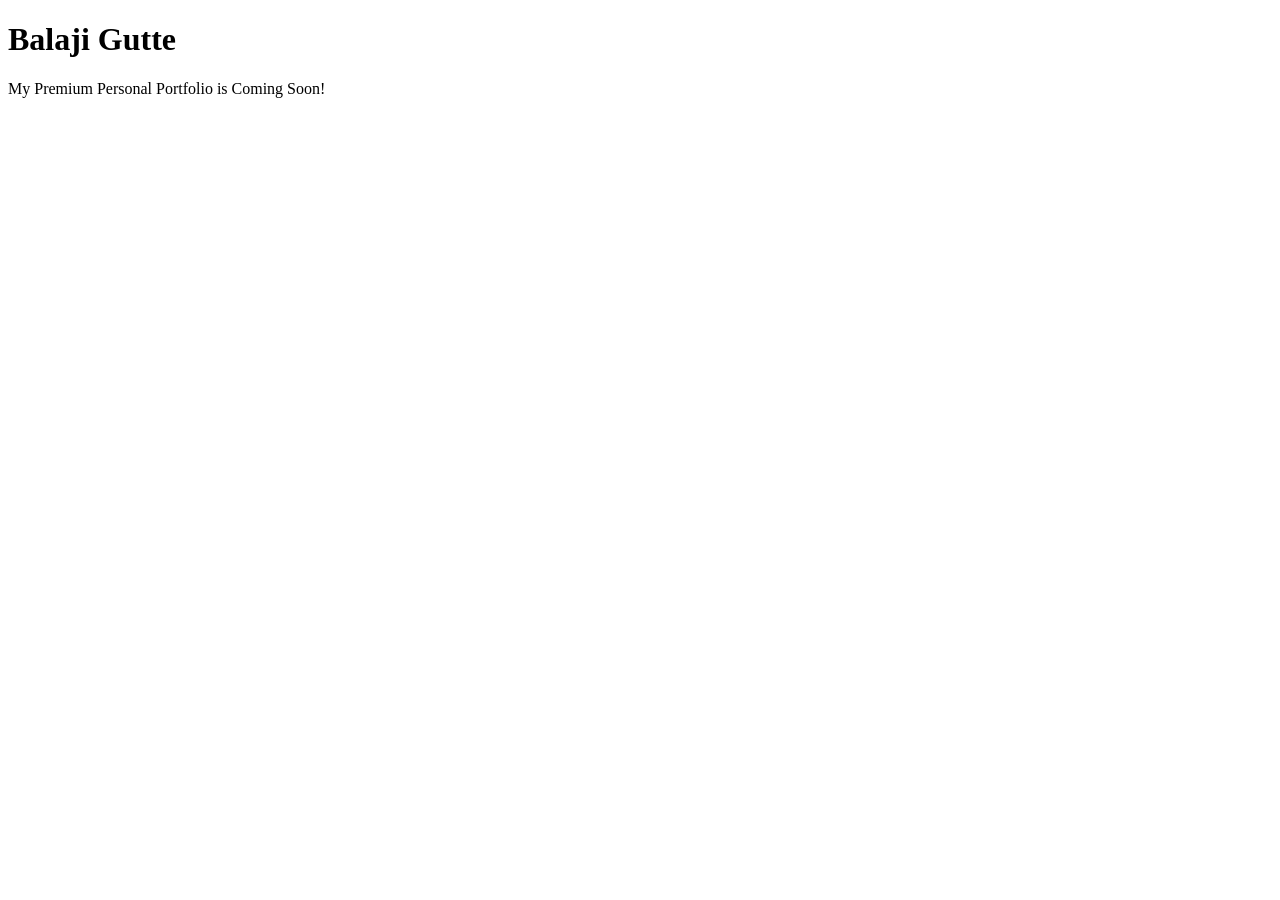
==== index.html @ b91ec846 "file add" ====
<!DOCTYPE html>
<html lang="en">
<head>
    <meta charset="UTF-8">
    <meta name="viewport" content="width=device-width, initial-scale=1.0">
    <title>Balaji Gutte | Portfolio</title>
</head>
<body>
    <h1>Balaji Gutte</h1>
    <p>My Premium Personal Portfolio is Coming Soon!</p>
</body>
</html>
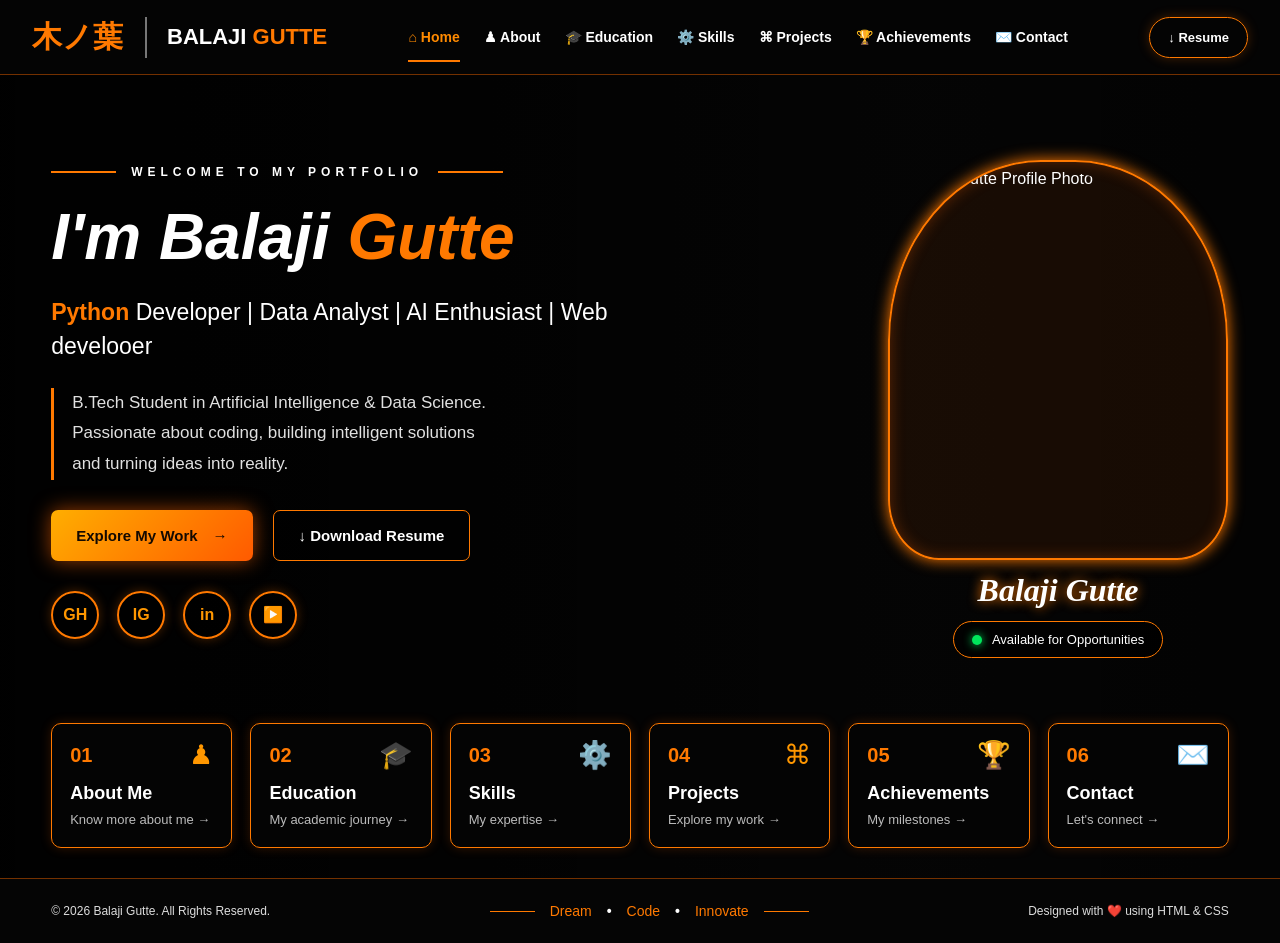
==== commit c9f7ff48: "new file" ====
--- a/index.html
+++ b/index.html
@@ -3,10 +3,195 @@
 <head>
     <meta charset="UTF-8">
     <meta name="viewport" content="width=device-width, initial-scale=1.0">
+
     <title>Balaji Gutte | Portfolio</title>
+
+    <link rel="stylesheet" href="style.css">
 </head>
 <body>
-    <h1>Balaji Gutte</h1>
-    <p>My Premium Personal Portfolio is Coming Soon!</p>
+
+    <!-- NAVBAR -->
+    <header class="navbar">
+
+        <a href="index.html" class="brand">
+            <span class="leaf-logo">木ノ葉</span>
+            <span>BALAJI <b>GUTTE</b></span>
+        </a>
+
+        <nav>
+            <ul class="nav-links">
+                <li><a href="index.html" class="active">⌂ Home</a></li>
+                <li><a href="about.html">♟ About</a></li>
+                <li><a href="education.html">🎓 Education</a></li>
+                <li><a href="skills.html">⚙️ Skills</a></li>
+                <li><a href="projects.html">⌘ Projects</a></li>
+                <li><a href="achievements.html">🏆 Achievements</a></li>
+                <li><a href="contact.html">✉️ Contact</a></li>
+            </ul>
+        </nav>
+
+        <a href="assets/resume.pdf" class="resume-btn" download>
+            ↓ Resume
+        </a>
+
+    </header>
+
+    <!-- HERO SECTION -->
+    <main>
+
+        <section class="hero">
+
+            <div class="hero-overlay"></div>
+
+            <div class="hero-content">
+
+                <div class="welcome">
+                    <span></span>
+                    WELCOME TO MY PORTFOLIO
+                    <span></span>
+                </div>
+
+                <h1>
+                    I'm Balaji
+                    <span>Gutte</span>
+                </h1>
+
+                <h2>
+                    <strong>Python</strong> Developer |
+                    Data Analyst | AI Enthusiast | Web develooer
+                </h2>
+
+                <p class="description">
+                    B.Tech Student in Artificial Intelligence & Data Science.
+                    <br>
+                    Passionate about coding, building intelligent solutions
+                    <br>
+                    and turning ideas into reality.
+                </p>
+
+                <div class="hero-buttons">
+
+                    <a href="projects.html" class="primary-btn">
+                        Explore My Work <span>→</span>
+                    </a>
+
+                    <a href="assets/resume.pdf"
+                       class="secondary-btn" download>
+                        ↓ Download Resume
+                    </a>
+
+                </div>
+
+                <!-- SOCIAL LINKS -->
+                <div class="social-links">
+
+                    <a href="https://github.com/balaji-ai2006"
+                       target="_blank" aria-label="GitHub">GH</a>
+
+                    <a href="#" aria-label="Instagram">IG</a>
+
+                    <a href="#" aria-label="LinkedIn">in</a>
+
+                    <a href="#" aria-label="YouTube">▶️</a>
+
+                </div>
+
+            </div>
+
+            <!-- PROFILE -->
+            <div class="profile-area">
+
+                <div class="profile-frame">
+                    <img src="assets/profile.jpg"
+                         alt="Balaji Gutte Profile Photo">
+                </div>
+
+                <h2 class="signature">Balaji Gutte</h2>
+
+                <div class="availability">
+                    <span class="green-dot"></span>
+                    Available for Opportunities
+                </div>
+
+            </div>
+
+            <!-- QUICK NAVIGATION CARDS -->
+            <div class="quick-cards">
+
+                <a href="about.html" class="quick-card">
+                    <div class="card-top">
+                        <span>01</span>
+                        <span class="card-icon">♟</span>
+                    </div>
+                    <h3>About Me</h3>
+                    <p>Know more about me →</p>
+                </a>
+
+                <a href="education.html" class="quick-card">
+                    <div class="card-top">
+                        <span>02</span>
+                        <span class="card-icon">🎓</span>
+                    </div>
+                    <h3>Education</h3>
+                    <p>My academic journey →</p>
+                </a>
+
+                <a href="skills.html" class="quick-card">
+                    <div class="card-top">
+                        <span>03</span>
+                        <span class="card-icon">⚙️</span>
+                    </div>
+                    <h3>Skills</h3>
+                    <p>My expertise →</p>
+                </a>
+
+                <a href="projects.html" class="quick-card">
+                    <div class="card-top">
+                        <span>04</span>
+                        <span class="card-icon">⌘</span>
+                    </div>
+                    <h3>Projects</h3>
+                    <p>Explore my work →</p>
+                </a>
+
+                <a href="achievements.html" class="quick-card">
+                    <div class="card-top">
+                        <span>05</span>
+                        <span class="card-icon">🏆</span>
+                    </div>
+                    <h3>Achievements</h3>
+                    <p>My milestones →</p>
+                </a>
+
+                <a href="contact.html" class="quick-card">
+                    <div class="card-top">
+                        <span>06</span>
+                        <span class="card-icon">✉️</span>
+                    </div>
+                    <h3>Contact</h3>
+                    <p>Let's connect →</p>
+                </a>
+
+            </div>
+
+        </section>
+
+    </main>
+
+    <!-- FOOTER -->
+    <footer class="footer">
+
+        <p>© 2026 Balaji Gutte. All Rights Reserved.</p>
+
+        <div class="footer-center">
+            <span></span>
+            Dream <b>•</b> Code <b>•</b> Innovate
+            <span></span>
+        </div>
+
+        <p>Designed with ❤️ using HTML & CSS</p>
+
+    </footer>
+
 </body>
-</html>
+</html>
--- a/style.css
+++ b/style.css
@@ -0,0 +1,576 @@
+/* =========================
+   GLOBAL SETTINGS
+========================= */
+
+* {
+    margin: 0;
+    padding: 0;
+    box-sizing: border-box;
+}
+
+html {
+    scroll-behavior: smooth;
+}
+
+body {
+    background: #050505;
+    color: #fff;
+    font-family: Arial, Helvetica, sans-serif;
+    overflow-x: hidden;
+}
+
+a {
+    text-decoration: none;
+    color: inherit;
+}
+
+/* =========================
+   NAVIGATION BAR
+========================= */
+
+.navbar {
+    width: 100%;
+    min-height: 75px;
+    padding: 12px 2.5%;
+    display: flex;
+    align-items: center;
+    justify-content: space-between;
+    gap: 20px;
+    background: rgba(5, 5, 5, 0.96);
+    border-bottom: 1px solid #733000;
+    position: relative;
+    z-index: 10;
+}
+
+.brand {
+    display: flex;
+    align-items: center;
+    gap: 20px;
+    font-size: 22px;
+    font-weight: bold;
+    white-space: nowrap;
+}
+
+.brand b {
+    color: #ff7900;
+}
+
+.leaf-logo {
+    font-size: 30px;
+    color: #ff7900;
+    border-right: 2px solid #777;
+    padding-right: 22px;
+}
+
+.nav-links {
+    display: flex;
+    align-items: center;
+    justify-content: center;
+    gap: 24px;
+    list-style: none;
+    flex-wrap: wrap;
+}
+
+.nav-links a {
+    font-size: 14px;
+    font-weight: 600;
+    padding: 15px 0;
+    transition: 0.3s;
+    white-space: nowrap;
+}
+
+.nav-links a:hover,
+.nav-links .active {
+    color: #ff8a00;
+    border-bottom: 2px solid #ff7900;
+}
+
+.resume-btn {
+    border: 1px solid #ff7900;
+    padding: 12px 18px;
+    border-radius: 30px;
+    color: white;
+    font-weight: bold;
+    font-size: 13px;
+    box-shadow: 0 0 12px rgba(255, 115, 0, 0.25);
+    white-space: nowrap;
+    transition: 0.3s;
+}
+
+.resume-btn:hover {
+    background: #ff7900;
+    color: #000;
+}
+
+/* =========================
+   HERO SECTION
+========================= */
+
+.hero {
+    min-height: 740px;
+    position: relative;
+    padding: 85px 4% 30px;
+
+    background-image: url("assets/naruto-bg.png");
+    background-size: cover;
+    background-position: center;
+    background-repeat: no-repeat;
+
+    display: flex;
+    align-items: flex-start;
+    justify-content: space-between;
+    flex-wrap: wrap;
+    overflow: hidden;
+}
+
+.hero-overlay {
+    position: absolute;
+    inset: 0;
+    background: linear-gradient(
+        90deg,
+        rgba(0, 0, 0, 0.91) 0%,
+        rgba(0, 0, 0, 0.60) 38%,
+        rgba(0, 0, 0, 0.12) 72%,
+        rgba(0, 0, 0, 0.48) 100%
+    );
+    pointer-events: none;
+}
+
+.hero-content {
+    position: relative;
+    z-index: 2;
+    width: 49%;
+    padding-top: 5px;
+}
+
+/* Welcome Text */
+
+.welcome {
+    display: flex;
+    align-items: center;
+    gap: 15px;
+    color: white;
+    font-size: 12px;
+    letter-spacing: 5px;
+    font-weight: bold;
+    margin-bottom: 22px;
+}
+
+.welcome span {
+    width: 65px;
+    height: 2px;
+    background: #ff7900;
+}
+
+/* Main Heading */
+
+.hero-content h1 {
+    font-size: clamp(42px, 5vw, 76px);
+    font-weight: 900;
+    line-height: 1.15;
+    font-style: italic;
+    margin-bottom: 20px;
+}
+
+.hero-content h1 span {
+    color: #ff7900;
+}
+
+.hero-content h2 {
+    font-size: clamp(17px, 1.8vw, 25px);
+    font-weight: normal;
+    margin-bottom: 24px;
+    line-height: 1.5;
+}
+
+.hero-content h2 strong {
+    color: #ff7900;
+}
+
+/* Description */
+
+.description {
+    font-size: 17px;
+    color: #e0e0e0;
+    line-height: 1.8;
+    border-left: 3px solid #ff7900;
+    padding-left: 18px;
+    margin-bottom: 30px;
+}
+
+/* =========================
+   HERO BUTTONS
+========================= */
+
+.hero-buttons {
+    display: flex;
+    gap: 20px;
+    flex-wrap: wrap;
+    margin-bottom: 30px;
+}
+
+.primary-btn,
+.secondary-btn {
+    display: inline-flex;
+    justify-content: center;
+    align-items: center;
+    gap: 15px;
+    padding: 16px 25px;
+    border-radius: 7px;
+    font-weight: bold;
+    font-size: 15px;
+    transition: 0.3s;
+}
+
+.primary-btn {
+    color: #130900;
+    background: linear-gradient(135deg, #ffae00, #ff5a00);
+    box-shadow: 0 0 20px rgba(255, 100, 0, 0.6);
+}
+
+.primary-btn:hover {
+    transform: translateY(-4px);
+    box-shadow: 0 0 30px #ff7900;
+}
+
+.secondary-btn {
+    border: 1px solid #ff7900;
+    color: white;
+    background: rgba(0, 0, 0, 0.55);
+}
+
+.secondary-btn:hover {
+    background: #ff7900;
+    color: #000;
+}
+
+/* =========================
+   SOCIAL LINKS
+========================= */
+
+.social-links {
+    display: flex;
+    gap: 18px;
+}
+
+.social-links a {
+    width: 48px;
+    height: 48px;
+    display: flex;
+    justify-content: center;
+    align-items: center;
+    border: 2px solid #ff7900;
+    border-radius: 50%;
+    color: #ff9700;
+    font-size: 16px;
+    font-weight: bold;
+    background: rgba(0, 0, 0, 0.65);
+    box-shadow: 0 0 12px rgba(255, 115, 0, 0.3);
+    transition: 0.3s;
+}
+
+.social-links a:hover {
+    color: #000;
+    background: #ff7900;
+    transform: translateY(-5px);
+}
+
+/* =========================
+   PROFILE PHOTO
+========================= */
+
+.profile-area {
+    position: relative;
+    z-index: 2;
+    width: 29%;
+    display: flex;
+    align-items: center;
+    flex-direction: column;
+    margin-top: 0;
+}
+
+.profile-frame {
+    width: min(100%, 340px);
+    aspect-ratio: 0.85;
+    padding: 8px;
+    border: 2px solid #ff7900;
+    border-radius: 45% 45% 15% 15%;
+    background: rgba(255, 100, 0, 0.08);
+    box-shadow:
+        0 0 15px #ff7900,
+        inset 0 0 15px rgba(255, 100, 0, 0.3);
+    overflow: hidden;
+}
+
+.profile-frame img {
+    width: 100%;
+    height: 100%;
+    object-fit: cover;
+    border-radius: inherit;
+}
+
+.signature {
+    margin-top: 12px;
+    font-family: cursive;
+    font-size: 32px;
+    font-style: italic;
+    color: white;
+    text-shadow: 0 0 12px #ff7900;
+}
+
+.availability {
+    display: flex;
+    align-items: center;
+    gap: 10px;
+    border: 1px solid #ff7900;
+    background: rgba(0, 0, 0, 0.85);
+    border-radius: 30px;
+    padding: 10px 18px;
+    font-size: 13px;
+    margin-top: 12px;
+}
+
+.green-dot {
+    height: 10px;
+    width: 10px;
+    border-radius: 50%;
+    background: #00e65c;
+    box-shadow: 0 0 10px #00e65c;
+}
+
+/* =========================
+   QUICK NAVIGATION CARDS
+========================= */
+
+.quick-cards {
+    width: 100%;
+    position: relative;
+    z-index: 3;
+    display: grid;
+    grid-template-columns: repeat(6, 1fr);
+    gap: 18px;
+    margin-top: 65px;
+}
+
+.quick-card {
+    min-height: 125px;
+    padding: 15px 18px;
+    background: rgba(5, 5, 5, 0.91);
+    border: 1px solid #ff7900;
+    border-radius: 10px;
+    box-shadow: 0 0 12px rgba(255, 100, 0, 0.2);
+    transition: 0.3s;
+    position: relative;
+    overflow: hidden;
+}
+
+.quick-card:hover {
+    transform: translateY(-8px);
+    box-shadow: 0 0 25px rgba(255, 100, 0, 0.6);
+    background: rgba(45, 17, 0, 0.95);
+}
+
+.card-top {
+    display: flex;
+    align-items: center;
+    justify-content: space-between;
+    margin-bottom: 12px;
+}
+
+.card-top > span:first-child {
+    color: #ff7900;
+    font-size: 20px;
+    font-weight: bold;
+}
+
+.card-icon {
+    color: #ff9700;
+    font-size: 27px;
+}
+
+.quick-card h3 {
+    font-size: 18px;
+    margin-bottom: 8px;
+}
+
+.quick-card p {
+    color: #bbb;
+    font-size: 13px;
+}
+
+/* =========================
+   FOOTER
+========================= */
+
+.footer {
+    min-height: 65px;
+    padding: 15px 4%;
+    background: #050505;
+    border-top: 1px solid #743100;
+    display: flex;
+    justify-content: space-between;
+    align-items: center;
+    gap: 15px;
+    font-size: 12px;
+    color: #ddd;
+}
+
+.footer-center {
+    display: flex;
+    align-items: center;
+    gap: 15px;
+    color: #ff7900;
+    font-size: 14px;
+}
+
+.footer-center span {
+    width: 45px;
+    height: 1px;
+    background: #ff7900;
+}
+
+.footer-center b {
+    color: white;
+}
+
+/* =========================
+   TABLET RESPONSIVE
+========================= */
+
+@media (max-width: 1100px) {
+
+    .navbar {
+        flex-wrap: wrap;
+        justify-content: center;
+    }
+
+    .nav-links {
+        gap: 15px;
+    }
+
+    .hero-content {
+        width: 55%;
+    }
+
+    .profile-area {
+        width: 32%;
+    }
+
+    .quick-cards {
+        grid-template-columns: repeat(3, 1fr);
+    }
+}
+
+/* =========================
+   MOBILE RESPONSIVE
+========================= */
+
+@media (max-width: 700px) {
+
+    .navbar {
+        flex-direction: column;
+        padding: 18px 12px;
+    }
+
+    .brand {
+        font-size: 19px;
+    }
+
+    .nav-links {
+        gap: 12px 18px;
+    }
+
+    .nav-links a {
+        font-size: 12px;
+    }
+
+    .hero {
+        padding: 55px 6% 30px;
+        background-position: center;
+    }
+
+    .hero-content {
+        width: 100%;
+        text-align: center;
+    }
+
+    .welcome {
+        justify-content: center;
+        font-size: 10px;
+        letter-spacing: 3px;
+    }
+
+    .welcome span {
+        width: 25px;
+    }
+
+    .hero-content h1 {
+        font-size: 43px;
+    }
+
+    .hero-content h2 {
+        font-size: 17px;
+    }
+
+    .description {
+        font-size: 14px;
+        border-left: none;
+        border-top: 2px solid #ff7900;
+        padding: 15px 0 0;
+    }
+
+    .hero-buttons,
+    .social-links {
+        justify-content: center;
+    }
+
+    .profile-area {
+        width: 100%;
+        margin-top: 40px;
+    }
+
+    .profile-frame {
+        max-width: 260px;
+    }
+
+    .quick-cards {
+        grid-template-columns: repeat(2, 1fr);
+        gap: 12px;
+        margin-top: 50px;
+    }
+
+    .quick-card {
+        min-height: 115px;
+        padding: 12px;
+    }
+
+    .quick-card h3 {
+        font-size: 15px;
+    }
+
+    .quick-card p {
+        font-size: 11px;
+    }
+
+    .footer {
+        flex-direction: column;
+        text-align: center;
+        padding: 20px 10px;
+    }
+}
+
+@media (max-width: 380px) {
+
+    .hero-content h1 {
+        font-size: 35px;
+    }
+
+    .quick-cards {
+        grid-template-columns: 1fr;
+    }
+
+    .primary-btn,
+    .secondary-btn {
+        width: 100%;
+    }
+}
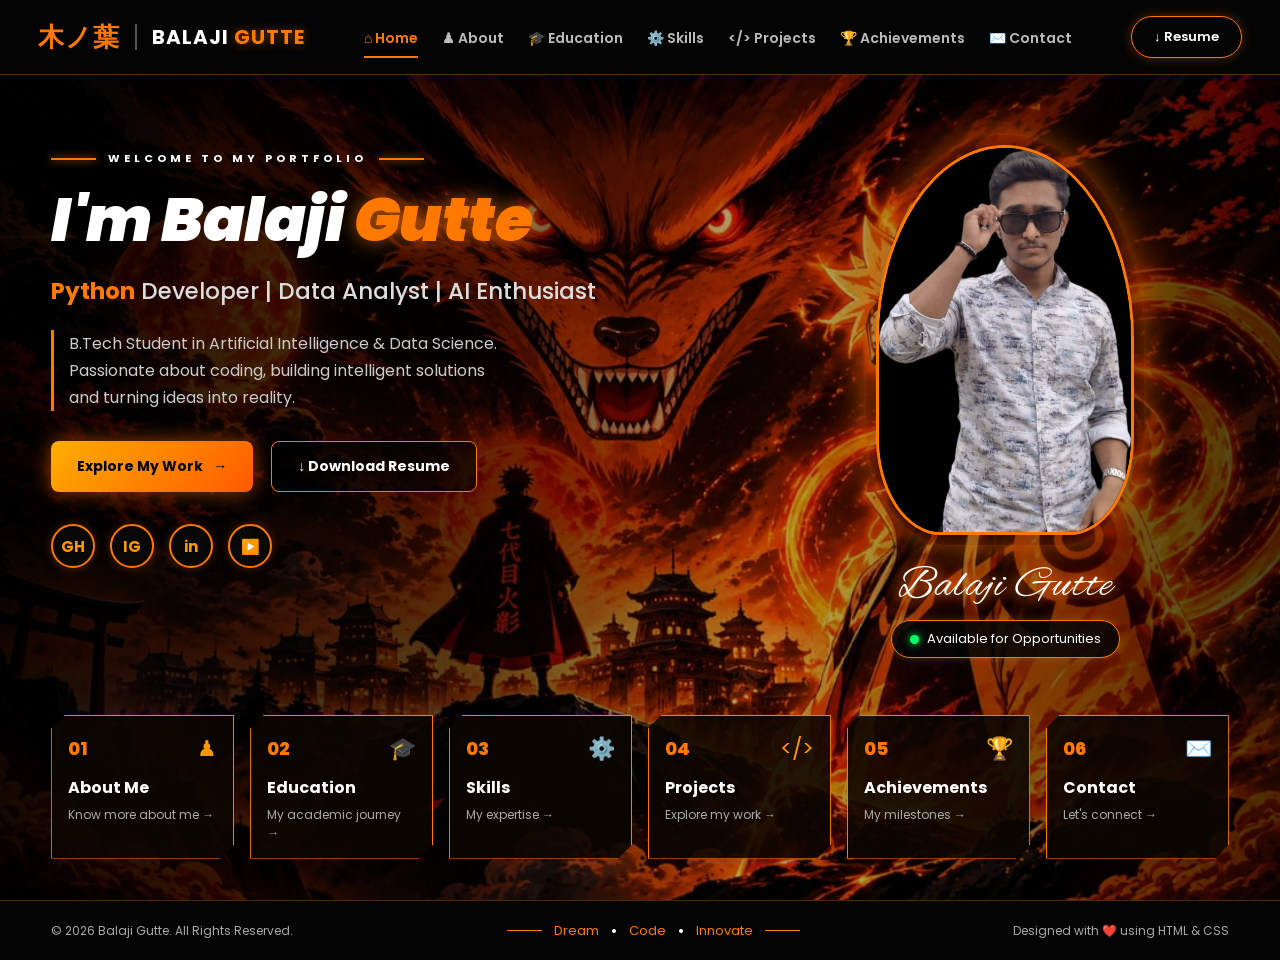
==== commit b0d51076: "new file" ====
--- a/index.html
+++ b/index.html
@@ -3,16 +3,19 @@
 <head>
     <meta charset="UTF-8">
     <meta name="viewport" content="width=device-width, initial-scale=1.0">
-
     <title>Balaji Gutte | Portfolio</title>
-
+    
+    <!-- Google Fonts for Modern Typography & Signature -->
+    <link rel="preconnect" href="https://fonts.googleapis.com">
+    <link rel="preconnect" href="https://fonts.gstatic.com" crossorigin>
+    <link href="https://fonts.googleapis.com/css2?family=Alex+Brush&family=Poppins:ital,wght@0,300;0,400;0,600;0,700;0,800;1,800;1,900&display=swap" rel="stylesheet">
+    
     <link rel="stylesheet" href="style.css">
 </head>
 <body>
 
     <!-- NAVBAR -->
     <header class="navbar">
-
         <a href="index.html" class="brand">
             <span class="leaf-logo">木ノ葉</span>
             <span>BALAJI <b>GUTTE</b></span>
@@ -24,27 +27,24 @@
                 <li><a href="about.html">♟ About</a></li>
                 <li><a href="education.html">🎓 Education</a></li>
                 <li><a href="skills.html">⚙️ Skills</a></li>
-                <li><a href="projects.html">⌘ Projects</a></li>
+                <li><a href="projects.html">&lt;/&gt; Projects</a></li>
                 <li><a href="achievements.html">🏆 Achievements</a></li>
                 <li><a href="contact.html">✉️ Contact</a></li>
             </ul>
         </nav>
 
-        <a href="assets/resume.pdf" class="resume-btn" download>
+        <a href="assets/Balaji Gutte - Professional Resume.pdf" class="resume-btn" download>
             ↓ Resume
         </a>
-
     </header>
 
     <!-- HERO SECTION -->
     <main>
-
         <section class="hero">
-
             <div class="hero-overlay"></div>
 
+            <!-- LEFT CONTENT -->
             <div class="hero-content">
-
                 <div class="welcome">
                     <span></span>
                     WELCOME TO MY PORTFOLIO
@@ -52,58 +52,43 @@
                 </div>
 
                 <h1>
-                    I'm Balaji
-                    <span>Gutte</span>
+                    I'm Balaji <span>Gutte</span>
                 </h1>
 
                 <h2>
-                    <strong>Python</strong> Developer |
-                    Data Analyst | AI Enthusiast | Web develooer
+                    <strong>Python</strong> Developer | Data Analyst | AI Enthusiast
                 </h2>
 
                 <p class="description">
-                    B.Tech Student in Artificial Intelligence & Data Science.
-                    <br>
-                    Passionate about coding, building intelligent solutions
-                    <br>
+                    B.Tech Student in Artificial Intelligence & Data Science.<br>
+                    Passionate about coding, building intelligent solutions<br>
                     and turning ideas into reality.
                 </p>
 
                 <div class="hero-buttons">
-
                     <a href="projects.html" class="primary-btn">
                         Explore My Work <span>→</span>
                     </a>
-
-                    <a href="assets/resume.pdf"
-                       class="secondary-btn" download>
+                    <a href="assets/Balaji Gutte - Professional Resume.pdf" class="secondary-btn" download>
                         ↓ Download Resume
                     </a>
-
                 </div>
 
                 <!-- SOCIAL LINKS -->
                 <div class="social-links">
-
-                    <a href="https://github.com/balaji-ai2006"
-                       target="_blank" aria-label="GitHub">GH</a>
-
+                    <a href="https://github.com/balaji-ai2006" target="_blank" aria-label="GitHub">GH</a>
                     <a href="#" aria-label="Instagram">IG</a>
-
                     <a href="#" aria-label="LinkedIn">in</a>
-
                     <a href="#" aria-label="YouTube">▶️</a>
-
                 </div>
-
             </div>
 
-            <!-- PROFILE -->
+            <!-- RIGHT PROFILE AREA -->
             <div class="profile-area">
-
-                <div class="profile-frame">
-                    <img src="assets/profile.jpg"
-                         alt="Balaji Gutte Profile Photo">
+                <div class="profile-fire-ring">
+                    <div class="profile-frame">
+                        <img src="assets/profile.jpeg" alt="Balaji Gutte Profile Photo">
+                    </div>
                 </div>
 
                 <h2 class="signature">Balaji Gutte</h2>
@@ -112,15 +97,13 @@
                     <span class="green-dot"></span>
                     Available for Opportunities
                 </div>
-
             </div>
 
             <!-- QUICK NAVIGATION CARDS -->
             <div class="quick-cards">
-
                 <a href="about.html" class="quick-card">
                     <div class="card-top">
-                        <span>01</span>
+                        <span class="card-num">01</span>
                         <span class="card-icon">♟</span>
                     </div>
                     <h3>About Me</h3>
@@ -129,7 +112,7 @@
 
                 <a href="education.html" class="quick-card">
                     <div class="card-top">
-                        <span>02</span>
+                        <span class="card-num">02</span>
                         <span class="card-icon">🎓</span>
                     </div>
                     <h3>Education</h3>
@@ -138,7 +121,7 @@
 
                 <a href="skills.html" class="quick-card">
                     <div class="card-top">
-                        <span>03</span>
+                        <span class="card-num">03</span>
                         <span class="card-icon">⚙️</span>
                     </div>
                     <h3>Skills</h3>
@@ -147,8 +130,8 @@
 
                 <a href="projects.html" class="quick-card">
                     <div class="card-top">
-                        <span>04</span>
-                        <span class="card-icon">⌘</span>
+                        <span class="card-num">04</span>
+                        <span class="card-icon">&lt;/&gt;</span>
                     </div>
                     <h3>Projects</h3>
                     <p>Explore my work →</p>
@@ -156,7 +139,7 @@
 
                 <a href="achievements.html" class="quick-card">
                     <div class="card-top">
-                        <span>05</span>
+                        <span class="card-num">05</span>
                         <span class="card-icon">🏆</span>
                     </div>
                     <h3>Achievements</h3>
@@ -165,32 +148,25 @@
 
                 <a href="contact.html" class="quick-card">
                     <div class="card-top">
-                        <span>06</span>
+                        <span class="card-num">06</span>
                         <span class="card-icon">✉️</span>
                     </div>
                     <h3>Contact</h3>
                     <p>Let's connect →</p>
                 </a>
-
             </div>
-
         </section>
-
     </main>
 
     <!-- FOOTER -->
     <footer class="footer">
-
         <p>© 2026 Balaji Gutte. All Rights Reserved.</p>
-
         <div class="footer-center">
             <span></span>
             Dream <b>•</b> Code <b>•</b> Innovate
             <span></span>
         </div>
-
         <p>Designed with ❤️ using HTML & CSS</p>
-
     </footer>
 
 </body>
--- a/style.css
+++ b/style.css
@@ -1,7 +1,6 @@
 /* =========================
-   GLOBAL SETTINGS
-========================= */
-
+   GLOBAL STYLES & RESETS
+========================= */
 * {
     margin: 0;
     padding: 0;
@@ -13,9 +12,9 @@
 }
 
 body {
-    background: #050505;
-    color: #fff;
-    font-family: Arial, Helvetica, sans-serif;
+    background: #040404;
+    color: #ffffff;
+    font-family: 'Poppins', sans-serif;
     overflow-x: hidden;
 }
 
@@ -27,45 +26,47 @@
 /* =========================
    NAVIGATION BAR
 ========================= */
-
 .navbar {
     width: 100%;
     min-height: 75px;
-    padding: 12px 2.5%;
+    padding: 12px 3%;
     display: flex;
     align-items: center;
     justify-content: space-between;
     gap: 20px;
-    background: rgba(5, 5, 5, 0.96);
-    border-bottom: 1px solid #733000;
-    position: relative;
-    z-index: 10;
+    background: rgba(5, 5, 5, 0.95);
+    border-bottom: 1px solid rgba(255, 121, 0, 0.35);
+    backdrop-filter: blur(8px);
+    position: sticky;
+    top: 0;
+    z-index: 100;
 }
 
 .brand {
     display: flex;
     align-items: center;
-    gap: 20px;
-    font-size: 22px;
-    font-weight: bold;
-    white-space: nowrap;
+    gap: 15px;
+    font-size: 20px;
+    font-weight: 700;
+    letter-spacing: 1px;
 }
 
 .brand b {
     color: #ff7900;
+    text-shadow: 0 0 10px rgba(255, 121, 0, 0.5);
 }
 
 .leaf-logo {
-    font-size: 30px;
-    color: #ff7900;
-    border-right: 2px solid #777;
-    padding-right: 22px;
+    font-size: 26px;
+    color: #ff7900;
+    border-right: 2px solid #555;
+    padding-right: 15px;
+    line-height: 1;
 }
 
 .nav-links {
     display: flex;
     align-items: center;
-    justify-content: center;
     gap: 24px;
     list-style: none;
     flex-wrap: wrap;
@@ -74,53 +75,50 @@
 .nav-links a {
     font-size: 14px;
     font-weight: 600;
-    padding: 15px 0;
-    transition: 0.3s;
-    white-space: nowrap;
+    color: #bbb;
+    padding: 8px 0;
+    transition: 0.3s ease;
 }
 
 .nav-links a:hover,
 .nav-links .active {
-    color: #ff8a00;
+    color: #ff7900;
     border-bottom: 2px solid #ff7900;
 }
 
 .resume-btn {
     border: 1px solid #ff7900;
-    padding: 12px 18px;
+    padding: 10px 22px;
     border-radius: 30px;
-    color: white;
-    font-weight: bold;
+    color: #fff;
+    font-weight: 600;
     font-size: 13px;
-    box-shadow: 0 0 12px rgba(255, 115, 0, 0.25);
+    box-shadow: 0 0 12px rgba(255, 121, 0, 0.3);
+    transition: 0.3s ease;
     white-space: nowrap;
-    transition: 0.3s;
 }
 
 .resume-btn:hover {
     background: #ff7900;
     color: #000;
+    box-shadow: 0 0 20px #ff7900;
 }
 
 /* =========================
    HERO SECTION
 ========================= */
-
 .hero {
-    min-height: 740px;
+    min-height: calc(100vh - 75px);
     position: relative;
-    padding: 85px 4% 30px;
-
-    background-image: url("assets/naruto-bg.png");
+    padding: 60px 4% 40px;
+    background-image: url("assets/naruto-bg.jpeg");
     background-size: cover;
-    background-position: center;
+    background-position: center top;
     background-repeat: no-repeat;
-
     display: flex;
     align-items: flex-start;
     justify-content: space-between;
     flex-wrap: wrap;
-    overflow: hidden;
 }
 
 .hero-overlay {
@@ -128,367 +126,313 @@
     inset: 0;
     background: linear-gradient(
         90deg,
-        rgba(0, 0, 0, 0.91) 0%,
-        rgba(0, 0, 0, 0.60) 38%,
-        rgba(0, 0, 0, 0.12) 72%,
-        rgba(0, 0, 0, 0.48) 100%
+        rgba(0, 0, 0, 0.92) 0%,
+        rgba(0, 0, 0, 0.65) 35%,
+        rgba(0, 0, 0, 0.25) 60%,
+        rgba(0, 0, 0, 0.7) 100%
     );
+    z-index: 1;
     pointer-events: none;
 }
 
 .hero-content {
     position: relative;
     z-index: 2;
-    width: 49%;
-    padding-top: 5px;
-}
-
-/* Welcome Text */
+    width: 52%;
+    padding-top: 15px;
+}
 
 .welcome {
     display: flex;
     align-items: center;
-    gap: 15px;
-    color: white;
-    font-size: 12px;
-    letter-spacing: 5px;
-    font-weight: bold;
-    margin-bottom: 22px;
+    gap: 12px;
+    color: #fff;
+    font-size: 11px;
+    letter-spacing: 4px;
+    font-weight: 700;
+    margin-bottom: 18px;
 }
 
 .welcome span {
-    width: 65px;
+    width: 45px;
     height: 2px;
     background: #ff7900;
-}
-
-/* Main Heading */
+    box-shadow: 0 0 8px #ff7900;
+}
 
 .hero-content h1 {
-    font-size: clamp(42px, 5vw, 76px);
+    font-size: clamp(40px, 4.8vw, 68px);
     font-weight: 900;
+    font-style: italic;
     line-height: 1.15;
-    font-style: italic;
-    margin-bottom: 20px;
+    margin-bottom: 18px;
+    letter-spacing: -0.5px;
 }
 
 .hero-content h1 span {
     color: #ff7900;
+    text-shadow: 0 0 20px rgba(255, 121, 0, 0.7);
 }
 
 .hero-content h2 {
-    font-size: clamp(17px, 1.8vw, 25px);
-    font-weight: normal;
-    margin-bottom: 24px;
-    line-height: 1.5;
+    font-size: clamp(16px, 1.8vw, 24px);
+    font-weight: 500;
+    color: #ddd;
+    margin-bottom: 22px;
 }
 
 .hero-content h2 strong {
     color: #ff7900;
 }
 
-/* Description */
-
 .description {
-    font-size: 17px;
-    color: #e0e0e0;
-    line-height: 1.8;
+    font-size: 16px;
+    color: #ccc;
+    line-height: 1.7;
     border-left: 3px solid #ff7900;
-    padding-left: 18px;
+    padding-left: 15px;
     margin-bottom: 30px;
 }
 
 /* =========================
-   HERO BUTTONS
-========================= */
-
+   BUTTONS & SOCIALS
+========================= */
 .hero-buttons {
     display: flex;
-    gap: 20px;
+    gap: 18px;
     flex-wrap: wrap;
-    margin-bottom: 30px;
+    margin-bottom: 32px;
 }
 
 .primary-btn,
 .secondary-btn {
     display: inline-flex;
-    justify-content: center;
-    align-items: center;
-    gap: 15px;
-    padding: 16px 25px;
-    border-radius: 7px;
-    font-weight: bold;
-    font-size: 15px;
+    align-items: center;
+    gap: 10px;
+    padding: 14px 26px;
+    border-radius: 8px;
+    font-weight: 700;
+    font-size: 14px;
     transition: 0.3s;
 }
 
 .primary-btn {
-    color: #130900;
+    color: #050505;
     background: linear-gradient(135deg, #ffae00, #ff5a00);
     box-shadow: 0 0 20px rgba(255, 100, 0, 0.6);
 }
 
 .primary-btn:hover {
-    transform: translateY(-4px);
+    transform: translateY(-3px);
     box-shadow: 0 0 30px #ff7900;
 }
 
 .secondary-btn {
     border: 1px solid #ff7900;
-    color: white;
-    background: rgba(0, 0, 0, 0.55);
+    background: rgba(0, 0, 0, 0.65);
+    color: #fff;
 }
 
 .secondary-btn:hover {
     background: #ff7900;
     color: #000;
-}
-
-/* =========================
-   SOCIAL LINKS
-========================= */
+    transform: translateY(-3px);
+}
 
 .social-links {
     display: flex;
-    gap: 18px;
+    gap: 15px;
 }
 
 .social-links a {
-    width: 48px;
-    height: 48px;
+    width: 44px;
+    height: 44px;
     display: flex;
     justify-content: center;
     align-items: center;
     border: 2px solid #ff7900;
     border-radius: 50%;
     color: #ff9700;
-    font-size: 16px;
-    font-weight: bold;
-    background: rgba(0, 0, 0, 0.65);
-    box-shadow: 0 0 12px rgba(255, 115, 0, 0.3);
+    font-size: 15px;
+    font-weight: 700;
+    background: rgba(10, 10, 10, 0.7);
+    box-shadow: 0 0 10px rgba(255, 115, 0, 0.3);
     transition: 0.3s;
 }
 
 .social-links a:hover {
+    background: #ff7900;
     color: #000;
-    background: #ff7900;
-    transform: translateY(-5px);
-}
-
-/* =========================
-   PROFILE PHOTO
-========================= */
-
+    transform: translateY(-4px);
+    box-shadow: 0 0 18px #ff7900;
+}
+
+/* =========================
+   PROFILE AREA & NEON GLOW
+========================= */
 .profile-area {
     position: relative;
     z-index: 2;
-    width: 29%;
-    display: flex;
-    align-items: center;
+    width: 38%;
+    display: flex;
     flex-direction: column;
-    margin-top: 0;
+    align-items: center;
+    justify-content: center;
+}
+
+.profile-fire-ring {
+    position: relative;
+    padding: 10px;
+    border-radius: 50% 50% 30% 30%;
+    background: radial-gradient(circle, rgba(255, 120, 0, 0.35) 0%, rgba(255, 70, 0, 0.05) 70%, transparent 100%);
+    box-shadow: 0 0 35px rgba(255, 110, 0, 0.6), inset 0 0 20px rgba(255, 90, 0, 0.4);
 }
 
 .profile-frame {
-    width: min(100%, 340px);
-    aspect-ratio: 0.85;
-    padding: 8px;
-    border: 2px solid #ff7900;
-    border-radius: 45% 45% 15% 15%;
-    background: rgba(255, 100, 0, 0.08);
-    box-shadow:
-        0 0 15px #ff7900,
-        inset 0 0 15px rgba(255, 100, 0, 0.3);
+    width: min(100%, 330px);
+    height: 390px;
+    border: 3px solid #ff7900;
+    border-radius: 50% 50% 25% 25%;
     overflow: hidden;
+    background: #000;
 }
 
 .profile-frame img {
     width: 100%;
     height: 100%;
     object-fit: cover;
-    border-radius: inherit;
+    object-position: top center;
+    display: block;
 }
 
 .signature {
-    margin-top: 12px;
-    font-family: cursive;
-    font-size: 32px;
-    font-style: italic;
-    color: white;
-    text-shadow: 0 0 12px #ff7900;
+    margin-top: 14px;
+    font-family: 'Alex Brush', cursive;
+    font-size: 44px;
+    font-weight: normal;
+    color: #ffffff;
+    text-shadow: 0 0 12px #ff7900, 0 0 24px #ff4800;
+    letter-spacing: 1px;
 }
 
 .availability {
     display: flex;
     align-items: center;
-    gap: 10px;
+    gap: 8px;
     border: 1px solid #ff7900;
-    background: rgba(0, 0, 0, 0.85);
+    background: rgba(5, 5, 5, 0.85);
     border-radius: 30px;
-    padding: 10px 18px;
+    padding: 8px 18px;
     font-size: 13px;
-    margin-top: 12px;
+    margin-top: 6px;
+    box-shadow: 0 0 10px rgba(255, 121, 0, 0.3);
 }
 
 .green-dot {
-    height: 10px;
-    width: 10px;
+    height: 9px;
+    width: 9px;
     border-radius: 50%;
-    background: #00e65c;
-    box-shadow: 0 0 10px #00e65c;
-}
-
-/* =========================
-   QUICK NAVIGATION CARDS
-========================= */
-
+    background: #00ff66;
+    box-shadow: 0 0 8px #00ff66;
+}
+
+/* =========================
+   CHAMFERED QUICK CARDS
+========================= */
 .quick-cards {
     width: 100%;
     position: relative;
     z-index: 3;
     display: grid;
     grid-template-columns: repeat(6, 1fr);
-    gap: 18px;
-    margin-top: 65px;
+    gap: 16px;
+    margin-top: 55px;
 }
 
 .quick-card {
-    min-height: 125px;
-    padding: 15px 18px;
-    background: rgba(5, 5, 5, 0.91);
-    border: 1px solid #ff7900;
-    border-radius: 10px;
-    box-shadow: 0 0 12px rgba(255, 100, 0, 0.2);
-    transition: 0.3s;
-    position: relative;
-    overflow: hidden;
+    min-height: 120px;
+    padding: 16px;
+    background: rgba(12, 6, 2, 0.88);
+    border: 1.5px solid #ff7900;
+    /* Neon Chamfered Corner effect matching design */
+    clip-path: polygon(14px 0%, 100% 0%, 100% calc(100% - 14px), calc(100% - 14px) 100%, 0% 100%, 0% 14px);
+    box-shadow: 0 0 15px rgba(255, 100, 0, 0.25);
+    transition: 0.3s ease;
 }
 
 .quick-card:hover {
-    transform: translateY(-8px);
-    box-shadow: 0 0 25px rgba(255, 100, 0, 0.6);
-    background: rgba(45, 17, 0, 0.95);
+    transform: translateY(-6px);
+    background: rgba(45, 18, 0, 0.95);
+    box-shadow: 0 0 25px rgba(255, 115, 0, 0.7);
 }
 
 .card-top {
     display: flex;
     align-items: center;
     justify-content: space-between;
-    margin-bottom: 12px;
-}
-
-.card-top > span:first-child {
-    color: #ff7900;
-    font-size: 20px;
-    font-weight: bold;
+    margin-bottom: 10px;
+}
+
+.card-num {
+    color: #ff7900;
+    font-size: 18px;
+    font-weight: 800;
 }
 
 .card-icon {
     color: #ff9700;
-    font-size: 27px;
+    font-size: 22px;
 }
 
 .quick-card h3 {
-    font-size: 18px;
-    margin-bottom: 8px;
+    font-size: 16px;
+    font-weight: 700;
+    margin-bottom: 6px;
 }
 
 .quick-card p {
-    color: #bbb;
-    font-size: 13px;
+    color: #aaa;
+    font-size: 12px;
 }
 
 /* =========================
    FOOTER
 ========================= */
-
 .footer {
-    min-height: 65px;
+    min-height: 60px;
     padding: 15px 4%;
-    background: #050505;
-    border-top: 1px solid #743100;
+    background: #040404;
+    border-top: 1px solid rgba(255, 121, 0, 0.3);
     display: flex;
     justify-content: space-between;
     align-items: center;
     gap: 15px;
     font-size: 12px;
-    color: #ddd;
+    color: #aaa;
 }
 
 .footer-center {
     display: flex;
     align-items: center;
-    gap: 15px;
-    color: #ff7900;
-    font-size: 14px;
+    gap: 12px;
+    color: #ff7900;
+    font-size: 13px;
 }
 
 .footer-center span {
-    width: 45px;
+    width: 35px;
     height: 1px;
     background: #ff7900;
 }
 
 .footer-center b {
-    color: white;
-}
-
-/* =========================
-   TABLET RESPONSIVE
-========================= */
-
-@media (max-width: 1100px) {
-
-    .navbar {
-        flex-wrap: wrap;
-        justify-content: center;
-    }
-
-    .nav-links {
-        gap: 15px;
-    }
-
-    .hero-content {
-        width: 55%;
-    }
-
-    .profile-area {
-        width: 32%;
-    }
-
-    .quick-cards {
-        grid-template-columns: repeat(3, 1fr);
-    }
-}
-
-/* =========================
-   MOBILE RESPONSIVE
-========================= */
-
-@media (max-width: 700px) {
-
-    .navbar {
-        flex-direction: column;
-        padding: 18px 12px;
-    }
-
-    .brand {
-        font-size: 19px;
-    }
-
-    .nav-links {
-        gap: 12px 18px;
-    }
-
-    .nav-links a {
-        font-size: 12px;
-    }
-
-    .hero {
-        padding: 55px 6% 30px;
-        background-position: center;
-    }
-
+    color: #fff;
+}
+
+/* =========================
+   RESPONSIVENESS
+========================= */
+@media (max-width: 1050px) {
     .hero-content {
         width: 100%;
         text-align: center;
@@ -496,27 +440,12 @@
 
     .welcome {
         justify-content: center;
-        font-size: 10px;
-        letter-spacing: 3px;
-    }
-
-    .welcome span {
-        width: 25px;
-    }
-
-    .hero-content h1 {
-        font-size: 43px;
-    }
-
-    .hero-content h2 {
-        font-size: 17px;
     }
 
     .description {
-        font-size: 14px;
         border-left: none;
         border-top: 2px solid #ff7900;
-        padding: 15px 0 0;
+        padding-top: 12px;
     }
 
     .hero-buttons,
@@ -529,48 +458,29 @@
         margin-top: 40px;
     }
 
-    .profile-frame {
-        max-width: 260px;
+    .quick-cards {
+        grid-template-columns: repeat(3, 1fr);
+    }
+}
+
+@media (max-width: 650px) {
+    .navbar {
+        flex-direction: column;
+        gap: 12px;
     }
 
     .quick-cards {
         grid-template-columns: repeat(2, 1fr);
-        gap: 12px;
-        margin-top: 50px;
-    }
-
-    .quick-card {
-        min-height: 115px;
-        padding: 12px;
-    }
-
-    .quick-card h3 {
-        font-size: 15px;
-    }
-
-    .quick-card p {
-        font-size: 11px;
     }
 
     .footer {
         flex-direction: column;
         text-align: center;
-        padding: 20px 10px;
-    }
-}
-
-@media (max-width: 380px) {
-
-    .hero-content h1 {
-        font-size: 35px;
-    }
-
+    }
+}
+
+@media (max-width: 420px) {
     .quick-cards {
         grid-template-columns: 1fr;
     }
-
-    .primary-btn,
-    .secondary-btn {
-        width: 100%;
-    }
 }
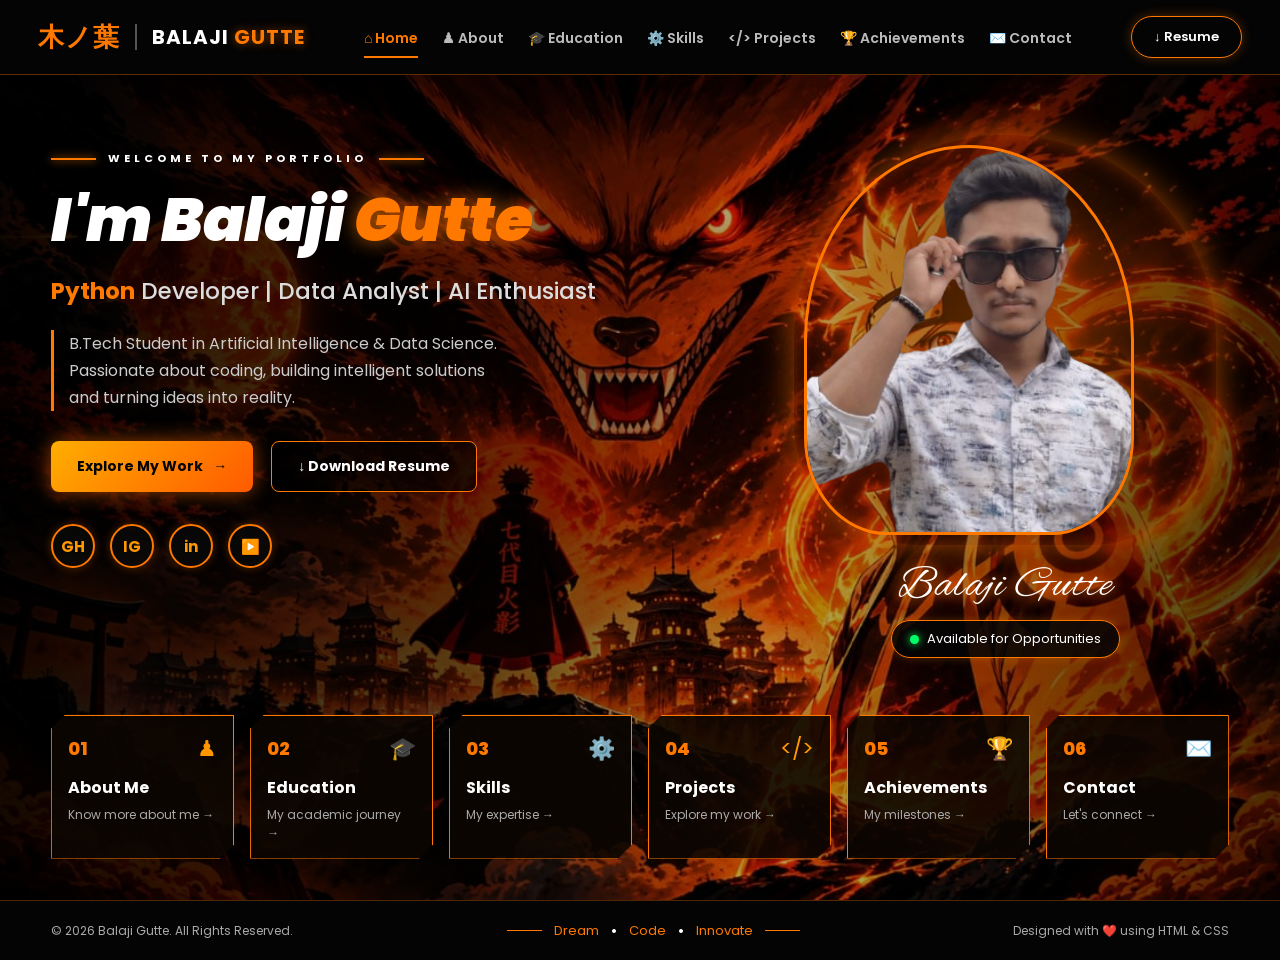
==== commit 63fcfec1: "new file" ====
--- a/index.html
+++ b/index.html
@@ -87,7 +87,7 @@
             <div class="profile-area">
                 <div class="profile-fire-ring">
                     <div class="profile-frame">
-                        <img src="assets/profile.jpeg" alt="Balaji Gutte Profile Photo">
+                        <img src="assets/profile.png" alt="Balaji Gutte Profile Photo">
                     </div>
                 </div>
 
--- a/style.css
+++ b/style.css
@@ -294,7 +294,7 @@
     border: 3px solid #ff7900;
     border-radius: 50% 50% 25% 25%;
     overflow: hidden;
-    background: #000;
+    background: transparent;
 }
 
 .profile-frame img {
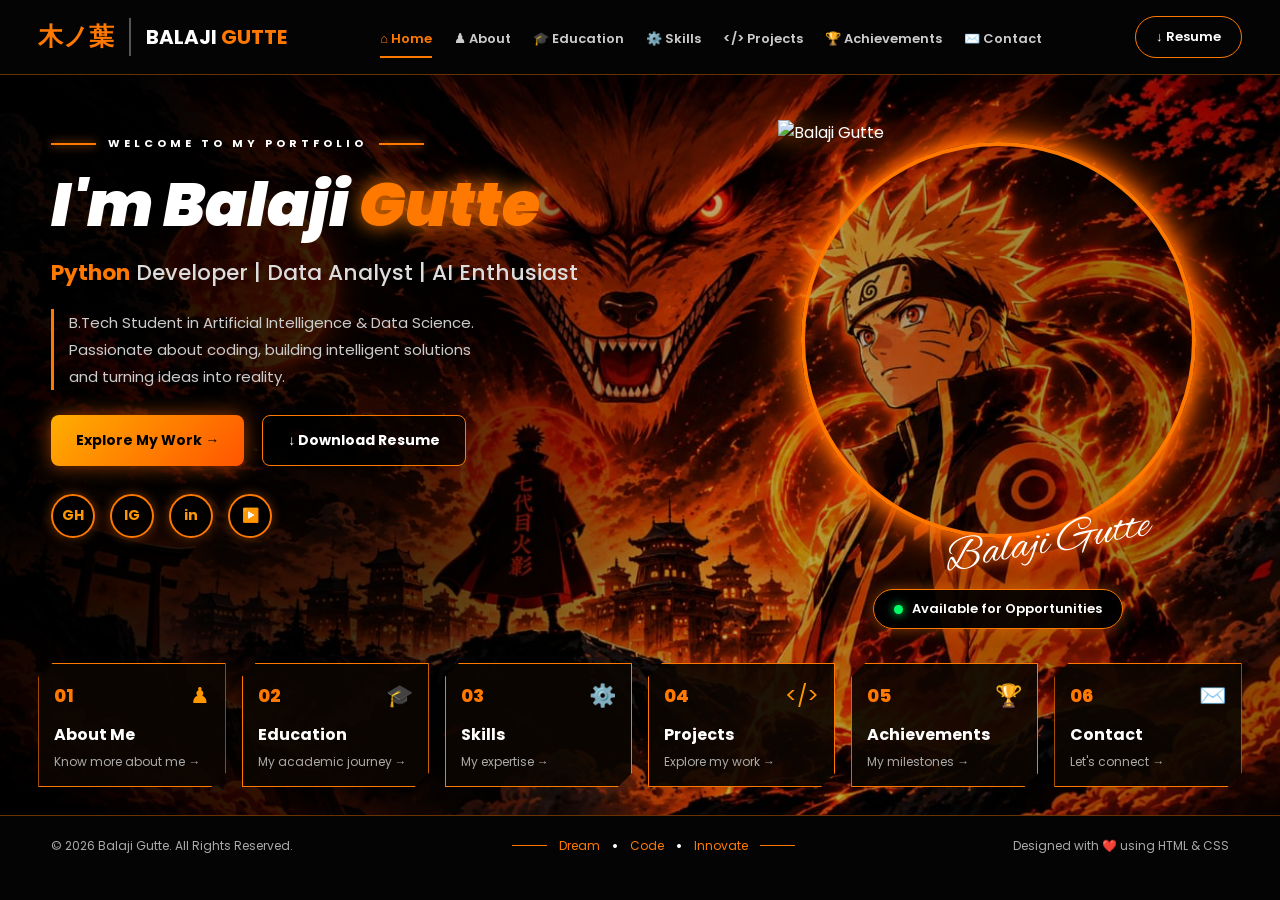
==== commit 2493d31e: "new file" ====
--- a/index.html
+++ b/index.html
@@ -1,173 +1,346 @@
 <!DOCTYPE html>
 <html lang="en">
+
 <head>
     <meta charset="UTF-8">
     <meta name="viewport" content="width=device-width, initial-scale=1.0">
+
     <title>Balaji Gutte | Portfolio</title>
-    
-    <!-- Google Fonts for Modern Typography & Signature -->
+
+    <!-- Google Fonts -->
     <link rel="preconnect" href="https://fonts.googleapis.com">
     <link rel="preconnect" href="https://fonts.gstatic.com" crossorigin>
-    <link href="https://fonts.googleapis.com/css2?family=Alex+Brush&family=Poppins:ital,wght@0,300;0,400;0,600;0,700;0,800;1,800;1,900&display=swap" rel="stylesheet">
-    
+
+    <link href="https://fonts.googleapis.com/css2?family=Alex+Brush&family=Poppins:wght@300;400;500;600;700;800;900&display=swap"
+    rel="stylesheet">
+
+    <!-- CSS -->
     <link rel="stylesheet" href="style.css">
+
 </head>
+
 <body>
 
-    <!-- NAVBAR -->
-    <header class="navbar">
-        <a href="index.html" class="brand">
-            <span class="leaf-logo">木ノ葉</span>
-            <span>BALAJI <b>GUTTE</b></span>
-        </a>
-
-        <nav>
-            <ul class="nav-links">
-                <li><a href="index.html" class="active">⌂ Home</a></li>
-                <li><a href="about.html">♟ About</a></li>
-                <li><a href="education.html">🎓 Education</a></li>
-                <li><a href="skills.html">⚙️ Skills</a></li>
-                <li><a href="projects.html">&lt;/&gt; Projects</a></li>
-                <li><a href="achievements.html">🏆 Achievements</a></li>
-                <li><a href="contact.html">✉️ Contact</a></li>
-            </ul>
-        </nav>
-
-        <a href="assets/Balaji Gutte - Professional Resume.pdf" class="resume-btn" download>
-            ↓ Resume
-        </a>
-    </header>
-
-    <!-- HERO SECTION -->
-    <main>
-        <section class="hero">
-            <div class="hero-overlay"></div>
-
-            <!-- LEFT CONTENT -->
-            <div class="hero-content">
-                <div class="welcome">
-                    <span></span>
-                    WELCOME TO MY PORTFOLIO
-                    <span></span>
-                </div>
-
-                <h1>
-                    I'm Balaji <span>Gutte</span>
-                </h1>
-
-                <h2>
-                    <strong>Python</strong> Developer | Data Analyst | AI Enthusiast
-                </h2>
-
-                <p class="description">
-                    B.Tech Student in Artificial Intelligence & Data Science.<br>
-                    Passionate about coding, building intelligent solutions<br>
-                    and turning ideas into reality.
-                </p>
-
-                <div class="hero-buttons">
-                    <a href="projects.html" class="primary-btn">
-                        Explore My Work <span>→</span>
-                    </a>
-                    <a href="assets/Balaji Gutte - Professional Resume.pdf" class="secondary-btn" download>
-                        ↓ Download Resume
-                    </a>
-                </div>
-
-                <!-- SOCIAL LINKS -->
-                <div class="social-links">
-                    <a href="https://github.com/balaji-ai2006" target="_blank" aria-label="GitHub">GH</a>
-                    <a href="#" aria-label="Instagram">IG</a>
-                    <a href="#" aria-label="LinkedIn">in</a>
-                    <a href="#" aria-label="YouTube">▶️</a>
-                </div>
-            </div>
-
-            <!-- RIGHT PROFILE AREA -->
-            <div class="profile-area">
-                <div class="profile-fire-ring">
-                    <div class="profile-frame">
-                        <img src="assets/profile.png" alt="Balaji Gutte Profile Photo">
-                    </div>
-                </div>
-
-                <h2 class="signature">Balaji Gutte</h2>
-
-                <div class="availability">
-                    <span class="green-dot"></span>
-                    Available for Opportunities
-                </div>
-            </div>
-
-            <!-- QUICK NAVIGATION CARDS -->
-            <div class="quick-cards">
-                <a href="about.html" class="quick-card">
-                    <div class="card-top">
-                        <span class="card-num">01</span>
-                        <span class="card-icon">♟</span>
-                    </div>
-                    <h3>About Me</h3>
-                    <p>Know more about me →</p>
-                </a>
-
-                <a href="education.html" class="quick-card">
-                    <div class="card-top">
-                        <span class="card-num">02</span>
-                        <span class="card-icon">🎓</span>
-                    </div>
-                    <h3>Education</h3>
-                    <p>My academic journey →</p>
-                </a>
-
-                <a href="skills.html" class="quick-card">
-                    <div class="card-top">
-                        <span class="card-num">03</span>
-                        <span class="card-icon">⚙️</span>
-                    </div>
-                    <h3>Skills</h3>
-                    <p>My expertise →</p>
-                </a>
-
-                <a href="projects.html" class="quick-card">
-                    <div class="card-top">
-                        <span class="card-num">04</span>
-                        <span class="card-icon">&lt;/&gt;</span>
-                    </div>
-                    <h3>Projects</h3>
-                    <p>Explore my work →</p>
-                </a>
-
-                <a href="achievements.html" class="quick-card">
-                    <div class="card-top">
-                        <span class="card-num">05</span>
-                        <span class="card-icon">🏆</span>
-                    </div>
-                    <h3>Achievements</h3>
-                    <p>My milestones →</p>
-                </a>
-
-                <a href="contact.html" class="quick-card">
-                    <div class="card-top">
-                        <span class="card-num">06</span>
-                        <span class="card-icon">✉️</span>
-                    </div>
-                    <h3>Contact</h3>
-                    <p>Let's connect →</p>
-                </a>
-            </div>
-        </section>
-    </main>
-
-    <!-- FOOTER -->
-    <footer class="footer">
-        <p>© 2026 Balaji Gutte. All Rights Reserved.</p>
-        <div class="footer-center">
+<!-- ================= NAVBAR ================= -->
+
+<header class="navbar">
+
+    <a href="index.html" class="brand">
+
+        <span class="leaf-logo">木ノ葉</span>
+
+        <span>BALAJI <b>GUTTE</b></span>
+
+    </a>
+
+    <nav>
+        <ul class="nav-links">
+
+            <li><a href="index.html" class="active">⌂ Home</a></li>
+
+            <li><a href="about.html">♟ About</a></li>
+
+            <li><a href="education.html">🎓 Education</a></li>
+
+            <li><a href="skills.html">⚙️ Skills</a></li>
+
+            <li><a href="projects.html">&lt;/&gt; Projects</a></li>
+
+            <li><a href="achievements.html">🏆 Achievements</a></li>
+
+            <li><a href="contact.html">✉️ Contact</a></li>
+
+        </ul>
+    </nav>
+
+    <a href="assets/Balaji Gutte - Professional Resume.pdf"
+       class="resume-btn"
+       download>
+
+        ↓ Resume
+
+    </a>
+
+</header>
+
+
+<!-- ================= HERO SECTION ================= -->
+
+<main>
+
+<section class="hero">
+
+    <div class="hero-overlay"></div>
+
+
+    <!-- LEFT CONTENT -->
+
+    <div class="hero-content">
+
+        <div class="welcome">
+
             <span></span>
-            Dream <b>•</b> Code <b>•</b> Innovate
+
+            WELCOME TO MY PORTFOLIO
+
             <span></span>
-        </div>
-        <p>Designed with ❤️ using HTML & CSS</p>
-    </footer>
+
+        </div>
+
+
+        <h1>
+
+            I'm Balaji <span>Gutte</span>
+
+        </h1>
+
+
+        <h2>
+
+            <strong>Python</strong> Developer |
+            Data Analyst |
+            AI Enthusiast
+
+        </h2>
+
+
+        <p class="description">
+
+            B.Tech Student in Artificial Intelligence & Data Science.
+
+            <br>
+
+            Passionate about coding, building intelligent solutions
+
+            <br>
+
+            and turning ideas into reality.
+
+        </p>
+
+
+        <!-- BUTTONS -->
+
+        <div class="hero-buttons">
+
+            <a href="projects.html" class="primary-btn">
+
+                Explore My Work →
+
+            </a>
+
+
+            <a href="assets/Balaji Gutte - Professional Resume.pdf"
+               class="secondary-btn"
+               download>
+
+                ↓ Download Resume
+
+            </a>
+
+        </div>
+
+
+        <!-- SOCIAL LINKS -->
+
+        <div class="social-links">
+
+            <a href="https://github.com/balaji-ai2006"
+               target="_blank">GH</a>
+
+            <a href="#" target="_blank">IG</a>
+
+            <a href="#" target="_blank">in</a>
+
+            <a href="#" target="_blank">▶️</a>
+
+        </div>
+
+    </div>
+
+
+
+    <!-- RIGHT PROFILE AREA -->
+
+    <div class="profile-area">
+
+        <div class="profile-fire-ring">
+
+            <div class="profile-frame">
+
+                <img src="assets/profile.jpeg"
+                     alt="Balaji Gutte">
+
+            </div>
+
+        </div>
+
+
+        <!-- NAME -->
+
+        <h2 class="signature">
+
+            Balaji Gutte
+
+        </h2>
+
+
+        <!-- AVAILABILITY -->
+
+        <div class="availability">
+
+            <span class="green-dot"></span>
+
+            Available for Opportunities
+
+        </div>
+
+    </div>
+
+
+
+    <!-- ================= QUICK CARDS ================= -->
+
+    <div class="quick-cards">
+
+
+        <a href="about.html" class="quick-card">
+
+            <div class="card-top">
+
+                <span class="card-num">01</span>
+
+                <span class="card-icon">♟</span>
+
+            </div>
+
+            <h3>About Me</h3>
+
+            <p>Know more about me →</p>
+
+        </a>
+
+
+
+        <a href="education.html" class="quick-card">
+
+            <div class="card-top">
+
+                <span class="card-num">02</span>
+
+                <span class="card-icon">🎓</span>
+
+            </div>
+
+            <h3>Education</h3>
+
+            <p>My academic journey →</p>
+
+        </a>
+
+
+
+        <a href="skills.html" class="quick-card">
+
+            <div class="card-top">
+
+                <span class="card-num">03</span>
+
+                <span class="card-icon">⚙️</span>
+
+            </div>
+
+            <h3>Skills</h3>
+
+            <p>My expertise →</p>
+
+        </a>
+
+
+
+        <a href="projects.html" class="quick-card">
+
+            <div class="card-top">
+
+                <span class="card-num">04</span>
+
+                <span class="card-icon">&lt;/&gt;</span>
+
+            </div>
+
+            <h3>Projects</h3>
+
+            <p>Explore my work →</p>
+
+        </a>
+
+
+
+        <a href="achievements.html" class="quick-card">
+
+            <div class="card-top">
+
+                <span class="card-num">05</span>
+
+                <span class="card-icon">🏆</span>
+
+            </div>
+
+            <h3>Achievements</h3>
+
+            <p>My milestones →</p>
+
+        </a>
+
+
+
+        <a href="contact.html" class="quick-card">
+
+            <div class="card-top">
+
+                <span class="card-num">06</span>
+
+                <span class="card-icon">✉️</span>
+
+            </div>
+
+            <h3>Contact</h3>
+
+            <p>Let's connect →</p>
+
+        </a>
+
+
+    </div>
+
+</section>
+
+</main>
+
+
+
+<!-- ================= FOOTER ================= -->
+
+<footer class="footer">
+
+    <p>© 2026 Balaji Gutte. All Rights Reserved.</p>
+
+
+    <div class="footer-center">
+
+        <span></span>
+
+        Dream <b>•</b> Code <b>•</b> Innovate
+
+        <span></span>
+
+    </div>
+
+
+    <p>Designed with ❤️ using HTML & CSS</p>
+
+</footer>
+
 
 </body>
 </html>
--- a/style.css
+++ b/style.css
@@ -1,6 +1,7 @@
-/* =========================
-   GLOBAL STYLES & RESETS
-========================= */
+/* =========================================
+   BALAJI GUTTE - NARUTO PORTFOLIO
+========================================= */
+
 * {
     margin: 0;
     padding: 0;
@@ -13,8 +14,8 @@
 
 body {
     background: #040404;
-    color: #ffffff;
-    font-family: 'Poppins', sans-serif;
+    color: white;
+    font-family: 'Poppins', Arial, sans-serif;
     overflow-x: hidden;
 }
 
@@ -23,464 +24,1019 @@
     color: inherit;
 }
 
-/* =========================
-   NAVIGATION BAR
-========================= */
+
+/* =========================================
+   NAVBAR
+========================================= */
+
 .navbar {
     width: 100%;
     min-height: 75px;
+
     padding: 12px 3%;
+
     display: flex;
     align-items: center;
     justify-content: space-between;
+
     gap: 20px;
-    background: rgba(5, 5, 5, 0.95);
-    border-bottom: 1px solid rgba(255, 121, 0, 0.35);
-    backdrop-filter: blur(8px);
+
+    background: rgba(5,5,5,0.97);
+
+    border-bottom: 1px solid rgba(255,121,0,0.4);
+
     position: sticky;
     top: 0;
-    z-index: 100;
+
+    z-index: 1000;
 }
 
 .brand {
     display: flex;
     align-items: center;
     gap: 15px;
+
     font-size: 20px;
     font-weight: 700;
-    letter-spacing: 1px;
+
+    white-space: nowrap;
 }
 
 .brand b {
     color: #ff7900;
-    text-shadow: 0 0 10px rgba(255, 121, 0, 0.5);
 }
 
 .leaf-logo {
-    font-size: 26px;
+    font-size: 25px;
     color: #ff7900;
+
     border-right: 2px solid #555;
     padding-right: 15px;
-    line-height: 1;
 }
 
 .nav-links {
     display: flex;
     align-items: center;
-    gap: 24px;
+    gap: 22px;
+
     list-style: none;
-    flex-wrap: wrap;
 }
 
 .nav-links a {
-    font-size: 14px;
+    color: #ccc;
+
+    font-size: 13px;
     font-weight: 600;
-    color: #bbb;
-    padding: 8px 0;
-    transition: 0.3s ease;
+
+    transition: 0.3s;
 }
 
 .nav-links a:hover,
 .nav-links .active {
     color: #ff7900;
+
     border-bottom: 2px solid #ff7900;
+    padding-bottom: 8px;
 }
 
 .resume-btn {
     border: 1px solid #ff7900;
-    padding: 10px 22px;
+
+    padding: 10px 20px;
+
     border-radius: 30px;
-    color: #fff;
+
+    font-size: 13px;
     font-weight: 600;
-    font-size: 13px;
-    box-shadow: 0 0 12px rgba(255, 121, 0, 0.3);
-    transition: 0.3s ease;
+
     white-space: nowrap;
+
+    transition: 0.3s;
 }
 
 .resume-btn:hover {
     background: #ff7900;
-    color: #000;
+    color: black;
+
     box-shadow: 0 0 20px #ff7900;
 }
 
-/* =========================
+
+/* =========================================
    HERO SECTION
-========================= */
+========================================= */
+
 .hero {
-    min-height: calc(100vh - 75px);
+
+    min-height: 740px;
+
+    width: 100%;
+
     position: relative;
-    padding: 60px 4% 40px;
-    background-image: url("assets/naruto-bg.jpeg");
+
+    padding: 60px 4% 150px;
+
+    background-image:
+        url("assets/naruto-bg.jpeg");
+
     background-size: cover;
-    background-position: center top;
+
+    background-position: center center;
+
     background-repeat: no-repeat;
-    display: flex;
-    align-items: flex-start;
-    justify-content: space-between;
+
+    display: block;
+
+    overflow: hidden;
+}
+
+
+/* DARK OVERLAY */
+
+.hero-overlay {
+
+    position: absolute;
+
+    inset: 0;
+
+    background: linear-gradient(
+
+        90deg,
+
+        rgba(0,0,0,0.92) 0%,
+
+        rgba(0,0,0,0.75) 30%,
+
+        rgba(0,0,0,0.25) 55%,
+
+        rgba(0,0,0,0.45) 100%
+
+    );
+
+    z-index: 1;
+
+    pointer-events: none;
+}
+
+
+/* =========================================
+   LEFT CONTENT
+========================================= */
+
+.hero-content {
+
+    position: relative;
+
+    z-index: 3;
+
+    width: 47%;
+
+    max-width: 650px;
+
+}
+
+
+.welcome {
+
+    display: flex;
+
+    align-items: center;
+
+    gap: 12px;
+
+    font-size: 11px;
+
+    font-weight: 700;
+
+    letter-spacing: 4px;
+
+    margin-bottom: 18px;
+
+}
+
+.welcome span {
+
+    width: 45px;
+
+    height: 2px;
+
+    background: #ff7900;
+
+    box-shadow: 0 0 10px #ff7900;
+
+}
+
+
+.hero-content h1 {
+
+    font-size: clamp(40px, 4.8vw, 68px);
+
+    font-weight: 900;
+
+    font-style: italic;
+
+    line-height: 1.15;
+
+    margin-bottom: 15px;
+
+}
+
+.hero-content h1 span {
+
+    color: #ff7900;
+
+    text-shadow: 0 0 20px #ff7900;
+
+}
+
+
+.hero-content h2 {
+
+    font-size: clamp(15px, 1.7vw, 22px);
+
+    font-weight: 500;
+
+    color: #ddd;
+
+    margin-bottom: 20px;
+
+}
+
+.hero-content h2 strong {
+
+    color: #ff7900;
+
+}
+
+
+.description {
+
+    font-size: 15px;
+
+    line-height: 1.8;
+
+    color: #ccc;
+
+    border-left: 3px solid #ff7900;
+
+    padding-left: 15px;
+
+    margin-bottom: 25px;
+
+}
+
+
+/* =========================================
+   BUTTONS
+========================================= */
+
+.hero-buttons {
+
+    display: flex;
+
+    gap: 18px;
+
     flex-wrap: wrap;
-}
-
-.hero-overlay {
-    position: absolute;
-    inset: 0;
-    background: linear-gradient(
-        90deg,
-        rgba(0, 0, 0, 0.92) 0%,
-        rgba(0, 0, 0, 0.65) 35%,
-        rgba(0, 0, 0, 0.25) 60%,
-        rgba(0, 0, 0, 0.7) 100%
-    );
-    z-index: 1;
-    pointer-events: none;
-}
-
-.hero-content {
-    position: relative;
-    z-index: 2;
-    width: 52%;
-    padding-top: 15px;
-}
-
-.welcome {
-    display: flex;
-    align-items: center;
-    gap: 12px;
-    color: #fff;
-    font-size: 11px;
-    letter-spacing: 4px;
-    font-weight: 700;
-    margin-bottom: 18px;
-}
-
-.welcome span {
-    width: 45px;
-    height: 2px;
-    background: #ff7900;
-    box-shadow: 0 0 8px #ff7900;
-}
-
-.hero-content h1 {
-    font-size: clamp(40px, 4.8vw, 68px);
-    font-weight: 900;
-    font-style: italic;
-    line-height: 1.15;
-    margin-bottom: 18px;
-    letter-spacing: -0.5px;
-}
-
-.hero-content h1 span {
-    color: #ff7900;
-    text-shadow: 0 0 20px rgba(255, 121, 0, 0.7);
-}
-
-.hero-content h2 {
-    font-size: clamp(16px, 1.8vw, 24px);
-    font-weight: 500;
-    color: #ddd;
-    margin-bottom: 22px;
-}
-
-.hero-content h2 strong {
-    color: #ff7900;
-}
-
-.description {
-    font-size: 16px;
-    color: #ccc;
-    line-height: 1.7;
-    border-left: 3px solid #ff7900;
-    padding-left: 15px;
-    margin-bottom: 30px;
-}
-
-/* =========================
-   BUTTONS & SOCIALS
-========================= */
-.hero-buttons {
-    display: flex;
-    gap: 18px;
-    flex-wrap: wrap;
-    margin-bottom: 32px;
-}
+
+    margin-bottom: 28px;
+
+}
+
 
 .primary-btn,
 .secondary-btn {
+
     display: inline-flex;
-    align-items: center;
+
+    align-items: center;
+
+    justify-content: center;
+
     gap: 10px;
-    padding: 14px 26px;
+
+    padding: 14px 25px;
+
     border-radius: 8px;
+
+    font-size: 14px;
+
     font-weight: 700;
+
+    transition: 0.3s;
+
+}
+
+
+.primary-btn {
+
+    background: linear-gradient(
+        135deg,
+        #ffae00,
+        #ff5500
+    );
+
+    color: black;
+
+    box-shadow: 0 0 20px rgba(255,100,0,0.6);
+
+}
+
+
+.primary-btn:hover {
+
+    transform: translateY(-4px);
+
+    box-shadow: 0 0 30px #ff7900;
+
+}
+
+
+.secondary-btn {
+
+    border: 1px solid #ff7900;
+
+    background: rgba(0,0,0,0.7);
+
+    color: white;
+
+}
+
+
+.secondary-btn:hover {
+
+    background: #ff7900;
+
+    color: black;
+
+}
+
+
+/* =========================================
+   SOCIAL LINKS
+========================================= */
+
+.social-links {
+
+    display: flex;
+
+    gap: 15px;
+
+}
+
+
+.social-links a {
+
+    width: 44px;
+
+    height: 44px;
+
+    display: flex;
+
+    align-items: center;
+
+    justify-content: center;
+
+    border: 2px solid #ff7900;
+
+    border-radius: 50%;
+
+    color: #ff9700;
+
     font-size: 14px;
+
+    font-weight: 700;
+
+    background: rgba(0,0,0,0.8);
+
+    box-shadow: 0 0 12px rgba(255,115,0,0.4);
+
     transition: 0.3s;
-}
-
-.primary-btn {
-    color: #050505;
-    background: linear-gradient(135deg, #ffae00, #ff5a00);
-    box-shadow: 0 0 20px rgba(255, 100, 0, 0.6);
-}
-
-.primary-btn:hover {
-    transform: translateY(-3px);
-    box-shadow: 0 0 30px #ff7900;
-}
-
-.secondary-btn {
+
+}
+
+
+.social-links a:hover {
+
+    background: #ff7900;
+
+    color: black;
+
+    transform: translateY(-4px);
+
+}
+
+
+/* =========================================
+   PROFILE AREA - RIGHT SIDE
+========================================= */
+
+.profile-area {
+
+    position: absolute;
+
+    z-index: 5;
+
+    top: 45px;
+
+    right: 4%;
+
+    width: 36%;
+
+    display: flex;
+
+    flex-direction: column;
+
+    align-items: center;
+
+}
+
+
+/* PROFILE CIRCLE */
+
+.profile-fire-ring {
+
+    position: relative;
+
+    width: 100%;
+
+    max-width: 440px;
+
+    aspect-ratio: 1 / 1;
+
+    display: flex;
+
+    align-items: center;
+
+    justify-content: center;
+
+}
+
+
+/* GLOWING ORANGE RING */
+
+.profile-fire-ring::before {
+
+    content: "";
+
+    position: absolute;
+
+    width: 88%;
+
+    height: 88%;
+
+    border: 4px solid #ff7900;
+
+    border-radius: 50%;
+
+    box-shadow:
+
+        0 0 15px #ff7900,
+
+        0 0 30px #ff6500,
+
+        0 0 55px rgba(255,80,0,0.8);
+
+    z-index: 1;
+
+}
+
+
+/* PROFILE IMAGE */
+
+.profile-frame {
+
+    position: relative;
+
+    z-index: 2;
+
+    width: 100%;
+
+    height: 100%;
+
+    display: flex;
+
+    align-items: center;
+
+    justify-content: center;
+
+    background: transparent;
+
+    overflow: visible;
+
+}
+
+
+.profile-frame img {
+
+    width: 100%;
+
+    height: 100%;
+
+    object-fit: contain;
+
+    display: block;
+
+    filter:
+
+        drop-shadow(0 0 12px rgba(255,120,0,0.8))
+
+        drop-shadow(0 0 25px rgba(255,50,0,0.5));
+
+}
+
+
+/* =========================================
+   SIGNATURE
+========================================= */
+
+.signature {
+
+    position: relative;
+
+    z-index: 6;
+
+    margin-top: -45px;
+
+    margin-left: 100px;
+
+    font-family: 'Alex Brush', cursive;
+
+    font-size: clamp(32px, 3.5vw, 52px);
+
+    font-weight: 500;
+
+    color: white;
+
+    transform: rotate(-10deg);
+
+    text-shadow:
+
+        0 0 10px #ff7900,
+
+        0 0 20px #ff3b00;
+
+    white-space: nowrap;
+
+}
+
+
+/* =========================================
+   AVAILABILITY
+========================================= */
+
+.availability {
+
+    display: inline-flex;
+
+    align-items: center;
+
+    justify-content: center;
+
+    gap: 9px;
+
+    padding: 9px 20px;
+
+    margin-top: 18px;
+
     border: 1px solid #ff7900;
-    background: rgba(0, 0, 0, 0.65);
-    color: #fff;
-}
-
-.secondary-btn:hover {
+
+    border-radius: 30px;
+
+    background: rgba(0,0,0,0.92);
+
+    color: white;
+
+    font-size: 13px;
+
+    font-weight: 600;
+
+    box-shadow: 0 0 15px rgba(255,120,0,0.5);
+
+    white-space: nowrap;
+
+}
+
+
+.green-dot {
+
+    width: 9px;
+
+    height: 9px;
+
+    border-radius: 50%;
+
+    background: #00ff66;
+
+    box-shadow: 0 0 10px #00ff66;
+
+}
+
+
+/* =========================================
+   QUICK NAVIGATION CARDS
+========================================= */
+
+.quick-cards {
+
+    position: absolute;
+
+    left: 3%;
+
+    bottom: 28px;
+
+    width: 94%;
+
+    display: grid;
+
+    grid-template-columns: repeat(6, 1fr);
+
+    gap: 16px;
+
+    z-index: 6;
+
+}
+
+
+.quick-card {
+
+    min-height: 115px;
+
+    padding: 15px;
+
+    background: rgba(12,6,2,0.90);
+
+    border: 1px solid #ff7900;
+
+    clip-path: polygon(
+
+        14px 0%,
+
+        100% 0%,
+
+        100% calc(100% - 14px),
+
+        calc(100% - 14px) 100%,
+
+        0% 100%,
+
+        0% 14px
+
+    );
+
+    transition: 0.3s;
+
+}
+
+
+.quick-card:hover {
+
+    transform: translateY(-6px);
+
+    background: rgba(45,18,0,0.95);
+
+    box-shadow: 0 0 25px #ff7900;
+
+}
+
+
+.card-top {
+
+    display: flex;
+
+    align-items: center;
+
+    justify-content: space-between;
+
+    margin-bottom: 10px;
+
+}
+
+
+.card-num {
+
+    color: #ff7900;
+
+    font-size: 18px;
+
+    font-weight: 800;
+
+}
+
+
+.card-icon {
+
+    color: #ff9700;
+
+    font-size: 22px;
+
+}
+
+
+.quick-card h3 {
+
+    font-size: 16px;
+
+    margin-bottom: 6px;
+
+}
+
+
+.quick-card p {
+
+    color: #aaa;
+
+    font-size: 12px;
+
+}
+
+
+/* =========================================
+   FOOTER
+========================================= */
+
+.footer {
+
+    min-height: 60px;
+
+    padding: 15px 4%;
+
+    background: #040404;
+
+    border-top: 1px solid rgba(255,121,0,0.4);
+
+    display: flex;
+
+    justify-content: space-between;
+
+    align-items: center;
+
+    gap: 15px;
+
+    font-size: 12px;
+
+    color: #aaa;
+
+}
+
+
+.footer-center {
+
+    display: flex;
+
+    align-items: center;
+
+    gap: 12px;
+
+    color: #ff7900;
+
+}
+
+
+.footer-center span {
+
+    width: 35px;
+
+    height: 1px;
+
     background: #ff7900;
-    color: #000;
-    transform: translateY(-3px);
-}
-
-.social-links {
-    display: flex;
-    gap: 15px;
-}
-
-.social-links a {
-    width: 44px;
-    height: 44px;
-    display: flex;
-    justify-content: center;
-    align-items: center;
-    border: 2px solid #ff7900;
-    border-radius: 50%;
-    color: #ff9700;
-    font-size: 15px;
-    font-weight: 700;
-    background: rgba(10, 10, 10, 0.7);
-    box-shadow: 0 0 10px rgba(255, 115, 0, 0.3);
-    transition: 0.3s;
-}
-
-.social-links a:hover {
-    background: #ff7900;
-    color: #000;
-    transform: translateY(-4px);
-    box-shadow: 0 0 18px #ff7900;
-}
-
-/* =========================
-   PROFILE AREA & NEON GLOW
-========================= */
-.profile-area {
-    position: relative;
-    z-index: 2;
-    width: 38%;
-    display: flex;
-    flex-direction: column;
-    align-items: center;
-    justify-content: center;
-}
-
-.profile-fire-ring {
-    position: relative;
-    padding: 10px;
-    border-radius: 50% 50% 30% 30%;
-    background: radial-gradient(circle, rgba(255, 120, 0, 0.35) 0%, rgba(255, 70, 0, 0.05) 70%, transparent 100%);
-    box-shadow: 0 0 35px rgba(255, 110, 0, 0.6), inset 0 0 20px rgba(255, 90, 0, 0.4);
-}
-
-.profile-frame {
-    width: min(100%, 330px);
-    height: 390px;
-    border: 3px solid #ff7900;
-    border-radius: 50% 50% 25% 25%;
-    overflow: hidden;
-    background: transparent;
-}
-
-.profile-frame img {
-    width: 100%;
-    height: 100%;
-    object-fit: cover;
-    object-position: top center;
-    display: block;
-}
-
-.signature {
-    margin-top: 14px;
-    font-family: 'Alex Brush', cursive;
-    font-size: 44px;
-    font-weight: normal;
-    color: #ffffff;
-    text-shadow: 0 0 12px #ff7900, 0 0 24px #ff4800;
-    letter-spacing: 1px;
-}
-
-.availability {
-    display: flex;
-    align-items: center;
-    gap: 8px;
-    border: 1px solid #ff7900;
-    background: rgba(5, 5, 5, 0.85);
-    border-radius: 30px;
-    padding: 8px 18px;
-    font-size: 13px;
-    margin-top: 6px;
-    box-shadow: 0 0 10px rgba(255, 121, 0, 0.3);
-}
-
-.green-dot {
-    height: 9px;
-    width: 9px;
-    border-radius: 50%;
-    background: #00ff66;
-    box-shadow: 0 0 8px #00ff66;
-}
-
-/* =========================
-   CHAMFERED QUICK CARDS
-========================= */
-.quick-cards {
-    width: 100%;
-    position: relative;
-    z-index: 3;
-    display: grid;
-    grid-template-columns: repeat(6, 1fr);
-    gap: 16px;
-    margin-top: 55px;
-}
-
-.quick-card {
-    min-height: 120px;
-    padding: 16px;
-    background: rgba(12, 6, 2, 0.88);
-    border: 1.5px solid #ff7900;
-    /* Neon Chamfered Corner effect matching design */
-    clip-path: polygon(14px 0%, 100% 0%, 100% calc(100% - 14px), calc(100% - 14px) 100%, 0% 100%, 0% 14px);
-    box-shadow: 0 0 15px rgba(255, 100, 0, 0.25);
-    transition: 0.3s ease;
-}
-
-.quick-card:hover {
-    transform: translateY(-6px);
-    background: rgba(45, 18, 0, 0.95);
-    box-shadow: 0 0 25px rgba(255, 115, 0, 0.7);
-}
-
-.card-top {
-    display: flex;
-    align-items: center;
-    justify-content: space-between;
-    margin-bottom: 10px;
-}
-
-.card-num {
-    color: #ff7900;
-    font-size: 18px;
-    font-weight: 800;
-}
-
-.card-icon {
-    color: #ff9700;
-    font-size: 22px;
-}
-
-.quick-card h3 {
-    font-size: 16px;
-    font-weight: 700;
-    margin-bottom: 6px;
-}
-
-.quick-card p {
-    color: #aaa;
-    font-size: 12px;
-}
-
-/* =========================
-   FOOTER
-========================= */
-.footer {
-    min-height: 60px;
-    padding: 15px 4%;
-    background: #040404;
-    border-top: 1px solid rgba(255, 121, 0, 0.3);
-    display: flex;
-    justify-content: space-between;
-    align-items: center;
-    gap: 15px;
-    font-size: 12px;
-    color: #aaa;
-}
-
-.footer-center {
-    display: flex;
-    align-items: center;
-    gap: 12px;
-    color: #ff7900;
-    font-size: 13px;
-}
-
-.footer-center span {
-    width: 35px;
-    height: 1px;
-    background: #ff7900;
-}
+
+}
+
 
 .footer-center b {
-    color: #fff;
-}
-
-/* =========================
-   RESPONSIVENESS
-========================= */
+
+    color: white;
+
+}
+
+
+/* =========================================
+   RESPONSIVE - TABLET
+========================================= */
+
 @media (max-width: 1050px) {
+
+    .navbar {
+
+        flex-wrap: wrap;
+
+        justify-content: center;
+
+    }
+
+    .nav-links {
+
+        gap: 14px;
+
+        flex-wrap: wrap;
+
+        justify-content: center;
+
+    }
+
+    .hero {
+
+        min-height: auto;
+
+        padding: 50px 4% 35px;
+
+        display: flex;
+
+        flex-direction: column;
+
+        align-items: center;
+
+    }
+
     .hero-content {
+
         width: 100%;
+
         text-align: center;
+
     }
 
     .welcome {
+
         justify-content: center;
+
     }
 
     .description {
+
         border-left: none;
+
         border-top: 2px solid #ff7900;
-        padding-top: 12px;
+
+        padding: 12px 0 0;
+
     }
 
     .hero-buttons,
     .social-links {
+
         justify-content: center;
+
     }
 
     .profile-area {
+
+        position: relative;
+
+        top: auto;
+
+        right: auto;
+
+        width: 75%;
+
+        max-width: 440px;
+
+        margin: 45px auto 35px;
+
+    }
+
+    .quick-cards {
+
+        position: relative;
+
+        bottom: auto;
+
+        left: auto;
+
         width: 100%;
-        margin-top: 40px;
+
+        grid-template-columns: repeat(3, 1fr);
+
+    }
+
+}
+
+
+/* =========================================
+   RESPONSIVE - MOBILE
+========================================= */
+
+@media (max-width: 650px) {
+
+    .navbar {
+
+        flex-direction: column;
+
+        gap: 15px;
+
+        padding: 18px;
+
+    }
+
+    .nav-links {
+
+        gap: 14px;
+
+    }
+
+    .nav-links a {
+
+        font-size: 12px;
+
+    }
+
+    .hero-content h1 {
+
+        font-size: 38px;
+
+    }
+
+    .hero-content h2 {
+
+        font-size: 15px;
+
+    }
+
+    .description {
+
+        font-size: 13px;
+
+    }
+
+    .hero-buttons {
+
+        flex-direction: column;
+
+        align-items: center;
+
+    }
+
+    .profile-area {
+
+        width: 95%;
+
+    }
+
+    .profile-fire-ring {
+
+        max-width: 340px;
+
+    }
+
+    .signature {
+
+        font-size: 38px;
+
+        margin-left: 50px;
+
+        margin-top: -30px;
+
     }
 
     .quick-cards {
-        grid-template-columns: repeat(3, 1fr);
-    }
-}
-
-@media (max-width: 650px) {
-    .navbar {
+
+        grid-template-columns: repeat(2, 1fr);
+
+    }
+
+    .footer {
+
         flex-direction: column;
-        gap: 12px;
-    }
+
+        text-align: center;
+
+    }
+
+}
+
+
+/* =========================================
+   SMALL MOBILE
+========================================= */
+
+@media (max-width: 420px) {
 
     .quick-cards {
-        grid-template-columns: repeat(2, 1fr);
-    }
-
-    .footer {
-        flex-direction: column;
-        text-align: center;
-    }
-}
-
-@media (max-width: 420px) {
-    .quick-cards {
+
         grid-template-columns: 1fr;
-    }
+
+    }
+
+    .hero-content h1 {
+
+        font-size: 32px;
+
+    }
+
+    .welcome {
+
+        font-size: 9px;
+
+        letter-spacing: 2px;
+
+    }
+
+    .availability {
+
+        font-size: 11px;
+
+        padding: 8px 12px;
+
+    }
+
 }
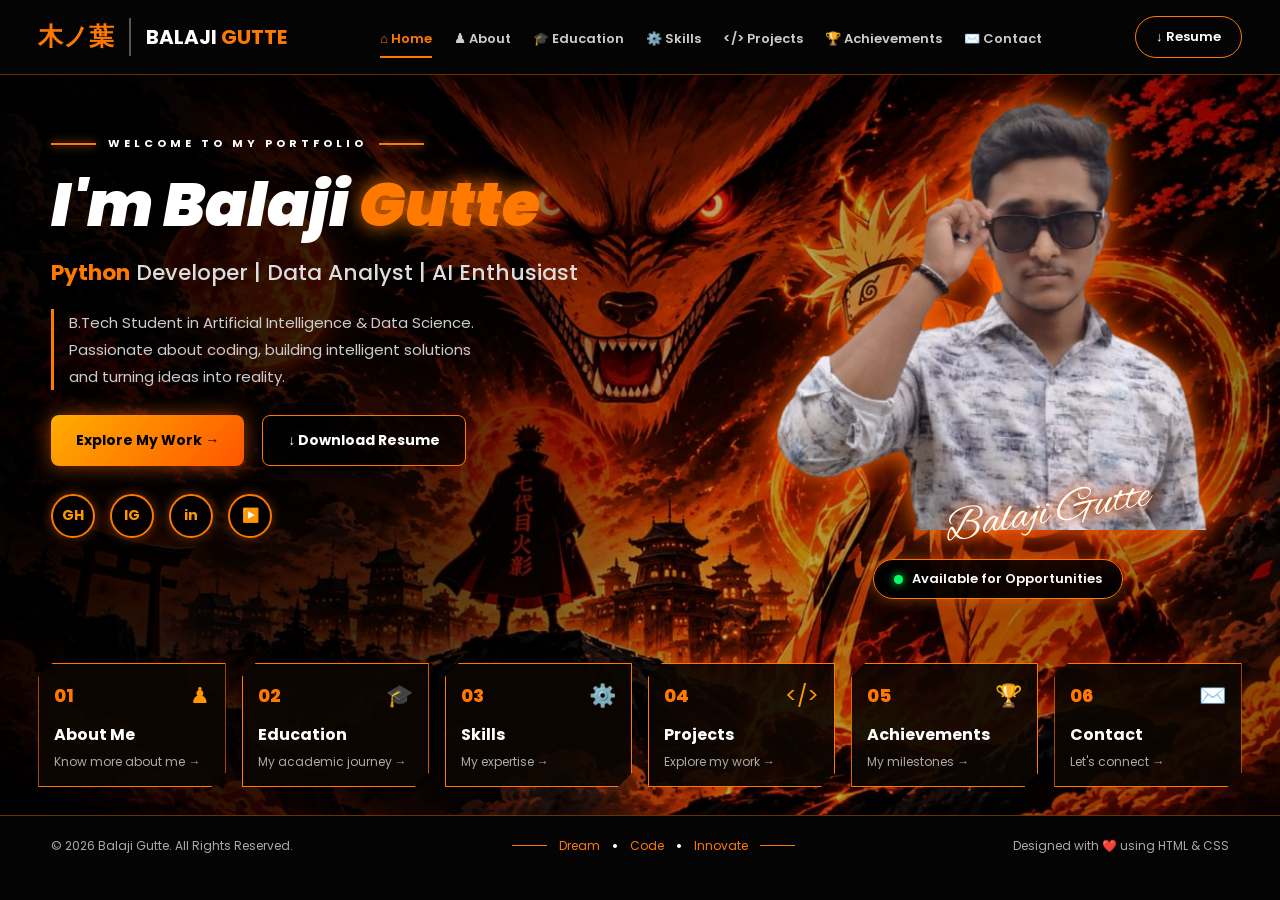
==== commit fa643595: "new file" ====
--- a/index.html
+++ b/index.html
@@ -168,7 +168,7 @@
 
             <div class="profile-frame">
 
-                <img src="assets/profile.jpeg"
+                <img src="assets/profile.png"
                      alt="Balaji Gutte">
 
             </div>
--- a/style.css
+++ b/style.css
@@ -434,134 +434,131 @@
 
     position: absolute;
 
+    z-index: 10;
+
+    top: 25px;
+
+    right: 4%;
+
+    width: 36%;
+
+    display: flex;
+
+    flex-direction: column;
+
+    align-items: center;
+
+}
+
+
+/* PROFILE CIRCLE */
+
+.profile-fire-ring {
+
+    position: relative;
+
+    width: 380;
+    height: 430px;
+
+    display: flex;
+
+    align-items: center;
+
+    justify-content: center;
+
+}
+
+
+/* GLOWING ORANGE RING */
+
+.profile-fire-ring::before {
+
+    content: "";
+
+    position: absolute;
+
+    width: 330;
+
+    height: 330px;
+
+    border: 5px solid #ff7900;
+
+    border-radius: 50%;
+
+    box-shadow:
+
+        0 0 15px #ff7900,
+
+        0 0 30px #ff6500,
+
+        0 0 6px rgba(255,80,0,0.8);
+
+    z-index: 1;
+
+}
+
+
+/* PROFILE IMAGE */
+
+.profile-frame {
+
+    position: relative;
+
+    z-index: 2;
+
+    width: 100%;
+
+    height: 100%;
+
+    display: flex;
+
+    align-items: center;
+
+    justify-content: center;
+
+    background: transparent;
+
+    overflow: visible;
+
+}
+
+
+.profile-frame img {
+
+    width: 100%;
+
+    height: 100%;
+
+    object-fit: contain;
+
+    display: block;
+
+    filter:
+
+        drop-shadow(0 0 12px rgba(255,120,0,0.8))
+
+        drop-shadow(0 0 25px rgba(255,50,0,0.5));
+
+}
+
+
+/* =========================================
+   SIGNATURE
+========================================= */
+
+.signature {
+
+    position: relative;
+
     z-index: 5;
 
-    top: 45px;
-
-    right: 4%;
-
-    width: 36%;
-
-    display: flex;
-
-    flex-direction: column;
-
-    align-items: center;
-
-}
-
-
-/* PROFILE CIRCLE */
-
-.profile-fire-ring {
-
-    position: relative;
-
-    width: 100%;
-
-    max-width: 440px;
-
-    aspect-ratio: 1 / 1;
-
-    display: flex;
-
-    align-items: center;
-
-    justify-content: center;
-
-}
-
-
-/* GLOWING ORANGE RING */
-
-.profile-fire-ring::before {
-
-    content: "";
-
-    position: absolute;
-
-    width: 88%;
-
-    height: 88%;
-
-    border: 4px solid #ff7900;
-
-    border-radius: 50%;
-
-    box-shadow:
-
-        0 0 15px #ff7900,
-
-        0 0 30px #ff6500,
-
-        0 0 55px rgba(255,80,0,0.8);
-
-    z-index: 1;
-
-}
-
-
-/* PROFILE IMAGE */
-
-.profile-frame {
-
-    position: relative;
-
-    z-index: 2;
-
-    width: 100%;
-
-    height: 100%;
-
-    display: flex;
-
-    align-items: center;
-
-    justify-content: center;
-
-    background: transparent;
-
-    overflow: visible;
-
-}
-
-
-.profile-frame img {
-
-    width: 100%;
-
-    height: 100%;
-
-    object-fit: contain;
-
-    display: block;
-
-    filter:
-
-        drop-shadow(0 0 12px rgba(255,120,0,0.8))
-
-        drop-shadow(0 0 25px rgba(255,50,0,0.5));
-
-}
-
-
-/* =========================================
-   SIGNATURE
-========================================= */
-
-.signature {
-
-    position: relative;
-
-    z-index: 6;
-
     margin-top: -45px;
 
     margin-left: 100px;
 
     font-family: 'Alex Brush', cursive;
 
-    font-size: clamp(32px, 3.5vw, 52px);
+    font-size: clamp(32px, 3.5vw, 48px);
 
     font-weight: 500;
 
@@ -1039,4 +1036,58 @@
 
     }
 
+}
+@media (max-width: 1050px) {
+
+    .profile-area {
+
+        position: relative;
+
+        top: auto;
+        right: auto;
+
+        width: 100%;
+
+        margin: 30px auto;
+
+    }
+
+    .profile-fire-ring {
+
+        width: 320px;
+        height: 360px;
+
+    }
+
+    .profile-fire-ring::before {
+
+        width: 280px;
+        height: 280px;
+
+    }
+
+}
+
+@media (max-width: 500px) {
+
+    .profile-fire-ring {
+
+        width: 280px;
+        height: 320px;
+
+    }
+
+    .profile-fire-ring::before {
+
+        width: 240px;
+        height: 240px;
+
+    }
+
+    .signature {
+
+        font-size: 36px;
+
+    }
+
 }
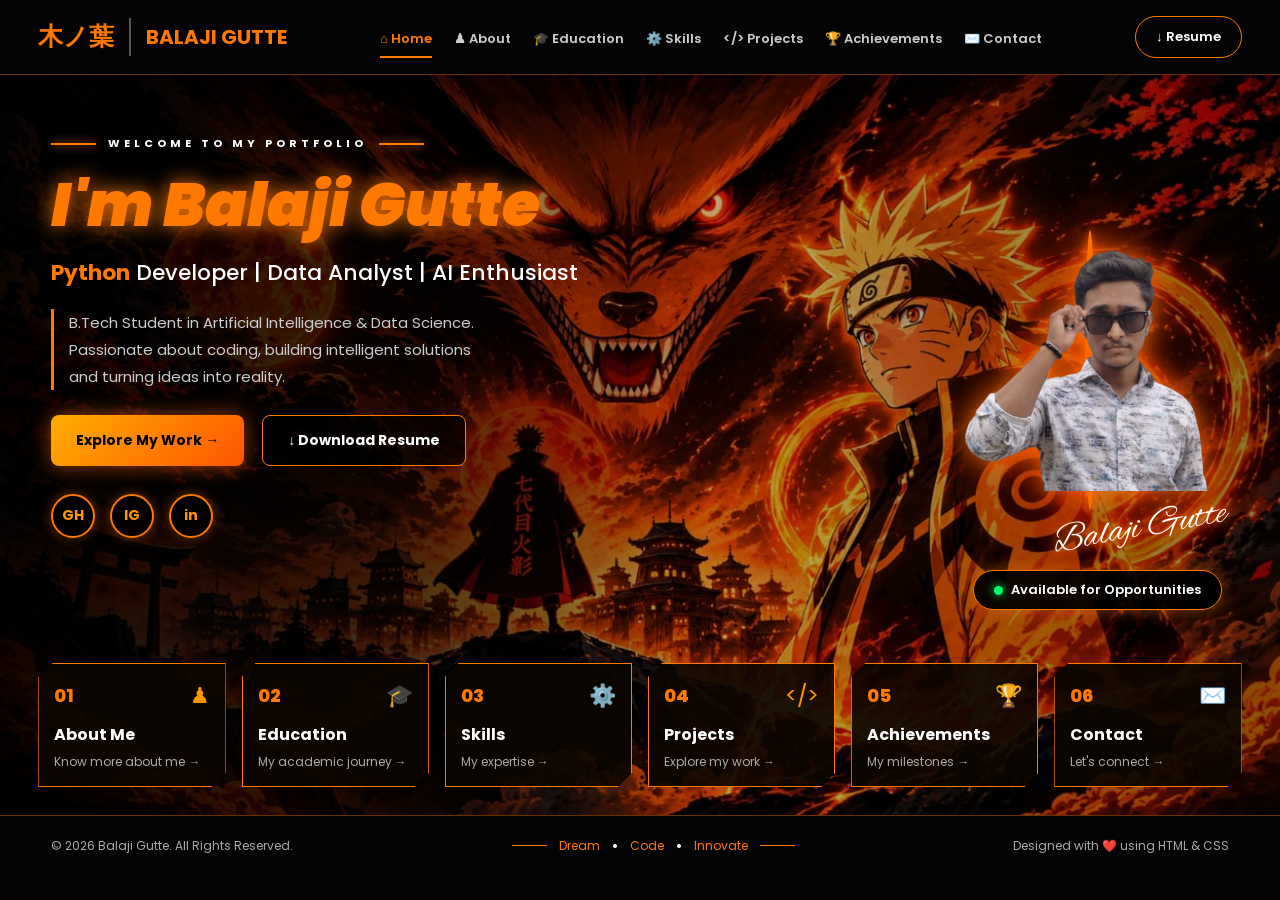
==== commit 24c63ac2: "final" ====
--- a/index.html
+++ b/index.html
@@ -21,33 +21,24 @@
 
 <body>
 
-<!-- ================= NAVBAR ================= -->
+<!-- NAVBAR -->
 
 <header class="navbar">
 
     <a href="index.html" class="brand">
-
         <span class="leaf-logo">木ノ葉</span>
-
         <span>BALAJI <b>GUTTE</b></span>
-
     </a>
 
     <nav>
         <ul class="nav-links">
 
             <li><a href="index.html" class="active">⌂ Home</a></li>
-
             <li><a href="about.html">♟ About</a></li>
-
             <li><a href="education.html">🎓 Education</a></li>
-
             <li><a href="skills.html">⚙️ Skills</a></li>
-
             <li><a href="projects.html">&lt;/&gt; Projects</a></li>
-
             <li><a href="achievements.html">🏆 Achievements</a></li>
-
             <li><a href="contact.html">✉️ Contact</a></li>
 
         </ul>
@@ -56,15 +47,13 @@
     <a href="assets/Balaji Gutte - Professional Resume.pdf"
        class="resume-btn"
        download>
-
-        ↓ Resume
-
+       ↓ Resume
     </a>
 
 </header>
 
 
-<!-- ================= HERO SECTION ================= -->
+<!-- HERO SECTION -->
 
 <main>
 
@@ -72,50 +61,32 @@
 
     <div class="hero-overlay"></div>
 
-
     <!-- LEFT CONTENT -->
 
     <div class="hero-content">
 
         <div class="welcome">
-
             <span></span>
-
             WELCOME TO MY PORTFOLIO
-
             <span></span>
-
-        </div>
-
+        </div>
 
         <h1>
-
             I'm Balaji <span>Gutte</span>
-
         </h1>
 
-
         <h2>
-
             <strong>Python</strong> Developer |
             Data Analyst |
             AI Enthusiast
-
         </h2>
 
-
         <p class="description">
-
             B.Tech Student in Artificial Intelligence & Data Science.
-
             <br>
-
             Passionate about coding, building intelligent solutions
-
             <br>
-
             and turning ideas into reality.
-
         </p>
 
 
@@ -124,18 +95,13 @@
         <div class="hero-buttons">
 
             <a href="projects.html" class="primary-btn">
-
                 Explore My Work →
-
-            </a>
-
+            </a>
 
             <a href="assets/Balaji Gutte - Professional Resume.pdf"
                class="secondary-btn"
                download>
-
                 ↓ Download Resume
-
             </a>
 
         </div>
@@ -145,19 +111,33 @@
 
         <div class="social-links">
 
+            <!-- GitHub -->
             <a href="https://github.com/balaji-ai2006"
-               target="_blank">GH</a>
-
-            <a href="#" target="_blank">IG</a>
-
-            <a href="#" target="_blank">in</a>
-
-            <a href="#" target="_blank">▶️</a>
-
-        </div>
-
-    </div>
-
+               target="_blank"
+               rel="noopener noreferrer"
+               title="GitHub">
+                GH
+            </a>
+
+            <!-- Instagram -->
+            <a href="https://www.instagram.com/balaji_gutte_15/"
+               target="_blank"
+               rel="noopener noreferrer"
+               title="Instagram">
+                IG
+            </a>
+
+            <!-- LinkedIn -->
+            <a href="https://www.linkedin.com/in/balaji-gutte-9829473b9/"
+               target="_blank"
+               rel="noopener noreferrer"
+               title="LinkedIn">
+                in
+            </a>
+
+        </div>
+
+    </div>
 
 
     <!-- RIGHT PROFILE AREA -->
@@ -175,18 +155,10 @@
 
         </div>
 
-
-        <!-- NAME -->
-
         <h2 class="signature">
-
             Balaji Gutte
-
         </h2>
 
-
-        <!-- AVAILABILITY -->
-
         <div class="availability">
 
             <span class="green-dot"></span>
@@ -198,119 +170,87 @@
     </div>
 
 
-
-    <!-- ================= QUICK CARDS ================= -->
+    <!-- QUICK CARDS -->
 
     <div class="quick-cards">
 
-
         <a href="about.html" class="quick-card">
 
             <div class="card-top">
-
                 <span class="card-num">01</span>
-
                 <span class="card-icon">♟</span>
-
             </div>
 
             <h3>About Me</h3>
-
             <p>Know more about me →</p>
 
         </a>
 
 
-
         <a href="education.html" class="quick-card">
 
             <div class="card-top">
-
                 <span class="card-num">02</span>
-
                 <span class="card-icon">🎓</span>
-
             </div>
 
             <h3>Education</h3>
-
             <p>My academic journey →</p>
 
         </a>
 
 
-
         <a href="skills.html" class="quick-card">
 
             <div class="card-top">
-
                 <span class="card-num">03</span>
-
                 <span class="card-icon">⚙️</span>
-
             </div>
 
             <h3>Skills</h3>
-
             <p>My expertise →</p>
 
         </a>
 
 
-
         <a href="projects.html" class="quick-card">
 
             <div class="card-top">
-
                 <span class="card-num">04</span>
-
                 <span class="card-icon">&lt;/&gt;</span>
-
             </div>
 
             <h3>Projects</h3>
-
             <p>Explore my work →</p>
 
         </a>
 
 
-
         <a href="achievements.html" class="quick-card">
 
             <div class="card-top">
-
                 <span class="card-num">05</span>
-
                 <span class="card-icon">🏆</span>
-
             </div>
 
             <h3>Achievements</h3>
-
             <p>My milestones →</p>
 
         </a>
 
 
-
         <a href="contact.html" class="quick-card">
 
             <div class="card-top">
-
                 <span class="card-num">06</span>
-
                 <span class="card-icon">✉️</span>
-
             </div>
 
             <h3>Contact</h3>
-
             <p>Let's connect →</p>
 
         </a>
 
-
     </div>
 
 </section>
@@ -318,14 +258,12 @@
 </main>
 
 
-
-<!-- ================= FOOTER ================= -->
+<!-- FOOTER -->
 
 <footer class="footer">
 
     <p>© 2026 Balaji Gutte. All Rights Reserved.</p>
 
-
     <div class="footer-center">
 
         <span></span>
@@ -336,11 +274,9 @@
 
     </div>
 
-
     <p>Designed with ❤️ using HTML & CSS</p>
 
 </footer>
-
 
 </body>
 </html>
--- a/style.css
+++ b/style.css
@@ -62,7 +62,7 @@
     white-space: nowrap;
 }
 
-.brand b {
+.brand  {
     color: #ff7900;
 }
 
@@ -241,7 +241,7 @@
 
 }
 
-.hero-content h1 span {
+.hero-content h1  {
 
     color: #ff7900;
 
@@ -256,7 +256,7 @@
 
     font-weight: 500;
 
-    color: #ddd;
+    color: white;
 
     margin-bottom: 20px;
 
@@ -432,184 +432,187 @@
 
 .profile-area {
 
+   position: absolute;
+
+   z-index: 2;
+
+   top: 90px;
+
+   right: 30px;
+
+   width: 32%;
+
+   display: flex;
+
+   flex-direction: column;
+
+   align-items: center;
+   margin-top: 25px;
+
+}
+
+
+
+/* PROFILE CIRCLE */
+
+.profile-fire-ring {
+
+    position: relative;
+
+    width: 320px;
+    height: 360px;
+
+    display: flex;
+
+    align-items: center;
+
+    justify-content: center;
+
+}
+
+
+/* GLOWING ORANGE RING */
+
+.profile-fire-ring::before {
+
+    content: "";
+
     position: absolute;
 
-    z-index: 10;
-
-    top: 25px;
-
-    right: 4%;
-
-    width: 36%;
+    width: 270;
+
+    height: 270px;
+
+    border: 5px solid #ff7900;
+
+    border-radius: 50%;
+
+    box-shadow:
+
+        0 0 15px #ff7900,
+
+        0 0 30px #ff6500,
+
+        0 0 6px rgba(255,80,0,0.8);
+
+    z-index: 1;
+
+}
+
+
+/* PROFILE IMAGE */
+
+.profile-frame {
+
+    position: relative;
+
+    z-index: 2;
+
+    width: 250px;
+
+    height: 310px;
 
     display: flex;
 
-    flex-direction: column;
-
     align-items: center;
 
-}
-
-
-/* PROFILE CIRCLE */
-
-.profile-fire-ring {
+    justify-content: center;
+
+    background: transparent;
+
+    overflow: visible;
+
+}
+
+
+.profile-frame img {
+
+    width: 100%;
+
+    height: 100%;
+
+    object-fit: contain;
+
+    display: block;
+
+    filter:
+
+        drop-shadow(0 0 12px rgba(255,120,0,0.8))
+
+        drop-shadow(0 0 25px rgba(255,50,0,0.5));
+
+}
+
+
+/* =========================================
+   SIGNATURE
+========================================= */
+
+.signature {
 
     position: relative;
 
-    width: 380;
-    height: 430px;
-
-    display: flex;
+    z-index: 5;
+
+    margin-top: -45px;
+
+    margin-left: 100px;
+
+    font-family: 'Alex Brush', cursive;
+
+    font-size: 38px;
+
+    font-weight: 500;
+
+    color: white;
+
+    transform: rotate(-10deg);
+
+    text-shadow:
+
+        0 0 10px #ff7900,
+
+        0 0 20px #ff3b00;
+
+    white-space: nowrap;
+
+}
+
+
+/* =========================================
+   AVAILABILITY
+========================================= */
+
+.availability {
+
+    display: inline-flex;
 
     align-items: center;
 
     justify-content: center;
 
-}
-
-
-/* GLOWING ORANGE RING */
-
-.profile-fire-ring::before {
-
-    content: "";
-
-    position: absolute;
-
-    width: 330;
-
-    height: 330px;
-
-    border: 5px solid #ff7900;
-
-    border-radius: 50%;
-
-    box-shadow:
-
-        0 0 15px #ff7900,
-
-        0 0 30px #ff6500,
-
-        0 0 6px rgba(255,80,0,0.8);
-
-    z-index: 1;
-
-}
-
-
-/* PROFILE IMAGE */
-
-.profile-frame {
-
-    position: relative;
-
-    z-index: 2;
-
-    width: 100%;
-
-    height: 100%;
-
-    display: flex;
-
-    align-items: center;
-
-    justify-content: center;
-
-    background: transparent;
-
-    overflow: visible;
-
-}
-
-
-.profile-frame img {
-
-    width: 100%;
-
-    height: 100%;
-
-    object-fit: contain;
-
-    display: block;
-
-    filter:
-
-        drop-shadow(0 0 12px rgba(255,120,0,0.8))
-
-        drop-shadow(0 0 25px rgba(255,50,0,0.5));
-
-}
-
-
-/* =========================================
-   SIGNATURE
-========================================= */
-
-.signature {
-
-    position: relative;
-
-    z-index: 5;
-
-    margin-top: -45px;
-
-    margin-left: 100px;
-
-    font-family: 'Alex Brush', cursive;
-
-    font-size: clamp(32px, 3.5vw, 48px);
-
-    font-weight: 500;
+    gap: 8px;
+
+    padding: 9px 20px;
+
+    margin-top: 18px;
+
+    border: 1px solid #ff7900;
+
+    border-radius: 30px;
+
+    background: rgba(0,0,0,0.92);
 
     color: white;
 
-    transform: rotate(-10deg);
-
-    text-shadow:
-
-        0 0 10px #ff7900,
-
-        0 0 20px #ff3b00;
+    font-size: 13px;
+
+    font-weight: 600;
+
+    box-shadow: 0 0 15px rgba(255,120,0,0.5);
 
     white-space: nowrap;
 
-}
-
-
-/* =========================================
-   AVAILABILITY
-========================================= */
-
-.availability {
-
-    display: inline-flex;
-
-    align-items: center;
-
-    justify-content: center;
-
-    gap: 9px;
-
-    padding: 9px 20px;
-
-    margin-top: 18px;
-
-    border: 1px solid #ff7900;
-
-    border-radius: 30px;
-
-    background: rgba(0,0,0,0.92);
-
-    color: white;
-
-    font-size: 13px;
-
-    font-weight: 600;
-
-    box-shadow: 0 0 15px rgba(255,120,0,0.5);
-
-    white-space: nowrap;
 
 }
 
@@ -1090,4 +1093,34 @@
 
     }
 
+}
+/* Move Complete Profile Section to Right */
+
+.profile-area {
+    right: 0% !important;
+    transform: translateX(15px);
+}
+
+/* Keep Name and Availability Together */
+
+.signature {
+    margin-left: 100px;
+}
+
+.availability {
+    margin-left: 15px;
+}
+
+/* Mobile Adjustment */
+
+@media (max-width: 1050px) {
+    .profile-area {
+        right: auto !important;
+        transform: none;
+    }
+
+    .signature,
+    .availability {
+        margin-left: 0;
+    }
 }
